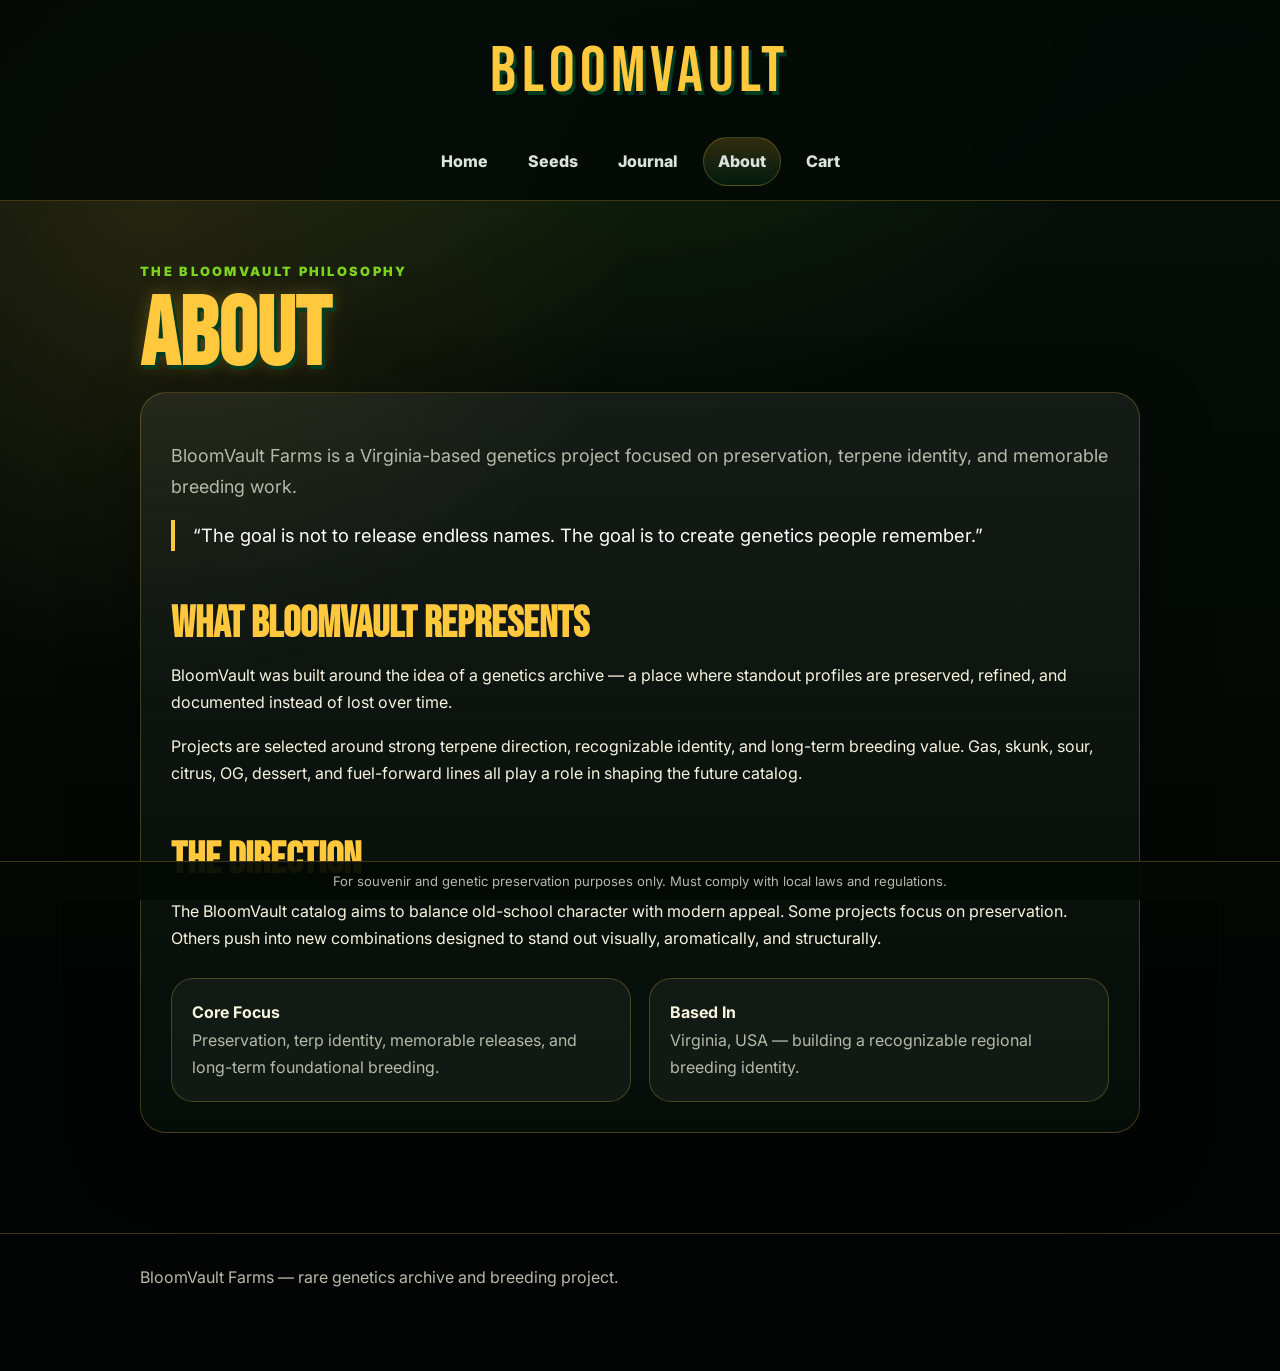
==== about.html @ c924b198 "Create fresh about page" ====
<!DOCTYPE html>
<html lang="en">
<head>
<meta charset="UTF-8" />
<meta name="viewport" content="width=device-width, initial-scale=1.0" />
<title>About · BloomVault Farms</title>
<link rel="preconnect" href="https://fonts.googleapis.com">
<link rel="preconnect" href="https://fonts.gstatic.com" crossorigin>
<link href="https://fonts.googleapis.com/css2?family=Bebas+Neue&family=Inter:wght@400;600;700;800;900&display=swap" rel="stylesheet">
<style>
:root{--deep:#003c22;--leaf:#7ed321;--gold:#ffc83d;--silver:#dce2df;--text:#f8f4df;--muted:#b7b9a9;--line:rgba(255,200,61,.24)}*{box-sizing:border-box}body{margin:0;color:var(--text);font-family:Inter,sans-serif;line-height:1.7;background:radial-gradient(circle at 50% -10%,rgba(126,211,33,.16),transparent 34%),radial-gradient(circle at 12% 14%,rgba(255,200,61,.13),transparent 30%),linear-gradient(180deg,#06100a,#020503 74%)}.container{width:min(1000px,92vw);margin:auto}header{position:sticky;top:0;background:rgba(4,9,6,.9);backdrop-filter:blur(16px);border-bottom:1px solid var(--line);z-index:10}.logo-wrap{display:grid;place-items:center;padding:18px 0 10px}.logo{font-family:'Bebas Neue';color:var(--gold);font-size:4rem;letter-spacing:.08em;text-shadow:3px 4px 0 var(--deep)}nav{display:flex;justify-content:center;gap:10px;padding:0 0 14px;flex-wrap:wrap}nav a{color:var(--silver);text-decoration:none;padding:10px 14px;border-radius:999px;border:1px solid transparent;font-weight:800}nav a:hover,nav a.active{border-color:var(--line);background:linear-gradient(180deg,rgba(255,200,61,.18),rgba(0,60,34,.34))}.page{padding:60px 0}.eyebrow{color:var(--leaf);font-size:.8rem;font-weight:900;letter-spacing:.18em;text-transform:uppercase}.title{font-family:'Bebas Neue';font-size:clamp(4rem,8vw,6rem);line-height:.9;color:var(--gold);margin:.12em 0;text-shadow:3px 4px 0 var(--deep),0 0 18px rgba(255,200,61,.25)}.lead,.muted{color:var(--muted)}.lead{font-size:1.12rem}.panel{border:1px solid var(--line);border-radius:26px;padding:30px;background:linear-gradient(180deg,rgba(220,226,223,.08),rgba(6,16,10,.82));box-shadow:0 24px 70px rgba(0,0,0,.35)}h2{font-family:'Bebas Neue';font-size:2.7rem;line-height:1;color:var(--gold);margin:1.2em 0 .35em}.quote{border-left:4px solid var(--gold);padding-left:18px;font-size:1.15rem;color:#fff}.grid{display:grid;grid-template-columns:1fr 1fr;gap:18px;margin-top:26px}.card{border:1px solid var(--line);border-radius:22px;padding:20px;background:rgba(220,226,223,.05)}footer{border-top:1px solid var(--line);padding:30px 0 80px;color:var(--muted);margin-top:40px}.legal{position:fixed;bottom:0;left:0;right:0;background:rgba(4,9,6,.94);border-top:1px solid var(--line);padding:8px 12px;text-align:center;color:var(--muted);font-size:.82rem}@media(max-width:860px){.grid{grid-template-columns:1fr}.logo{font-size:3.2rem}}
</style>
</head>
<body>
<header><div class="container"><div class="logo-wrap"><div class="logo">BLOOMVAULT</div></div><nav><a href="index.html">Home</a><a href="seeds.html">Seeds</a><a href="journal.html">Journal</a><a class="active" href="about.html">About</a><a href="cart.html">Cart</a></nav></div></header>
<main class="container page">
<div class="eyebrow">The BloomVault Philosophy</div>
<h1 class="title">ABOUT</h1>
<div class="panel">
<p class="lead">BloomVault Farms is a Virginia-based genetics project focused on preservation, terpene identity, and memorable breeding work.</p>
<div class="quote">“The goal is not to release endless names. The goal is to create genetics people remember.”</div>
<h2>What BloomVault Represents</h2>
<p>BloomVault was built around the idea of a genetics archive — a place where standout profiles are preserved, refined, and documented instead of lost over time.</p>
<p>Projects are selected around strong terpene direction, recognizable identity, and long-term breeding value. Gas, skunk, sour, citrus, OG, dessert, and fuel-forward lines all play a role in shaping the future catalog.</p>
<h2>The Direction</h2>
<p>The BloomVault catalog aims to balance old-school character with modern appeal. Some projects focus on preservation. Others push into new combinations designed to stand out visually, aromatically, and structurally.</p>
<div class="grid">
<div class="card"><strong>Core Focus</strong><br><span class="muted">Preservation, terp identity, memorable releases, and long-term foundational breeding.</span></div>
<div class="card"><strong>Based In</strong><br><span class="muted">Virginia, USA — building a recognizable regional breeding identity.</span></div>
</div>
</div>
</main>
<footer><div class="container">BloomVault Farms — rare genetics archive and breeding project.</div></footer><div class="legal">For souvenir and genetic preservation purposes only. Must comply with local laws and regulations.</div>
</body>
</html>
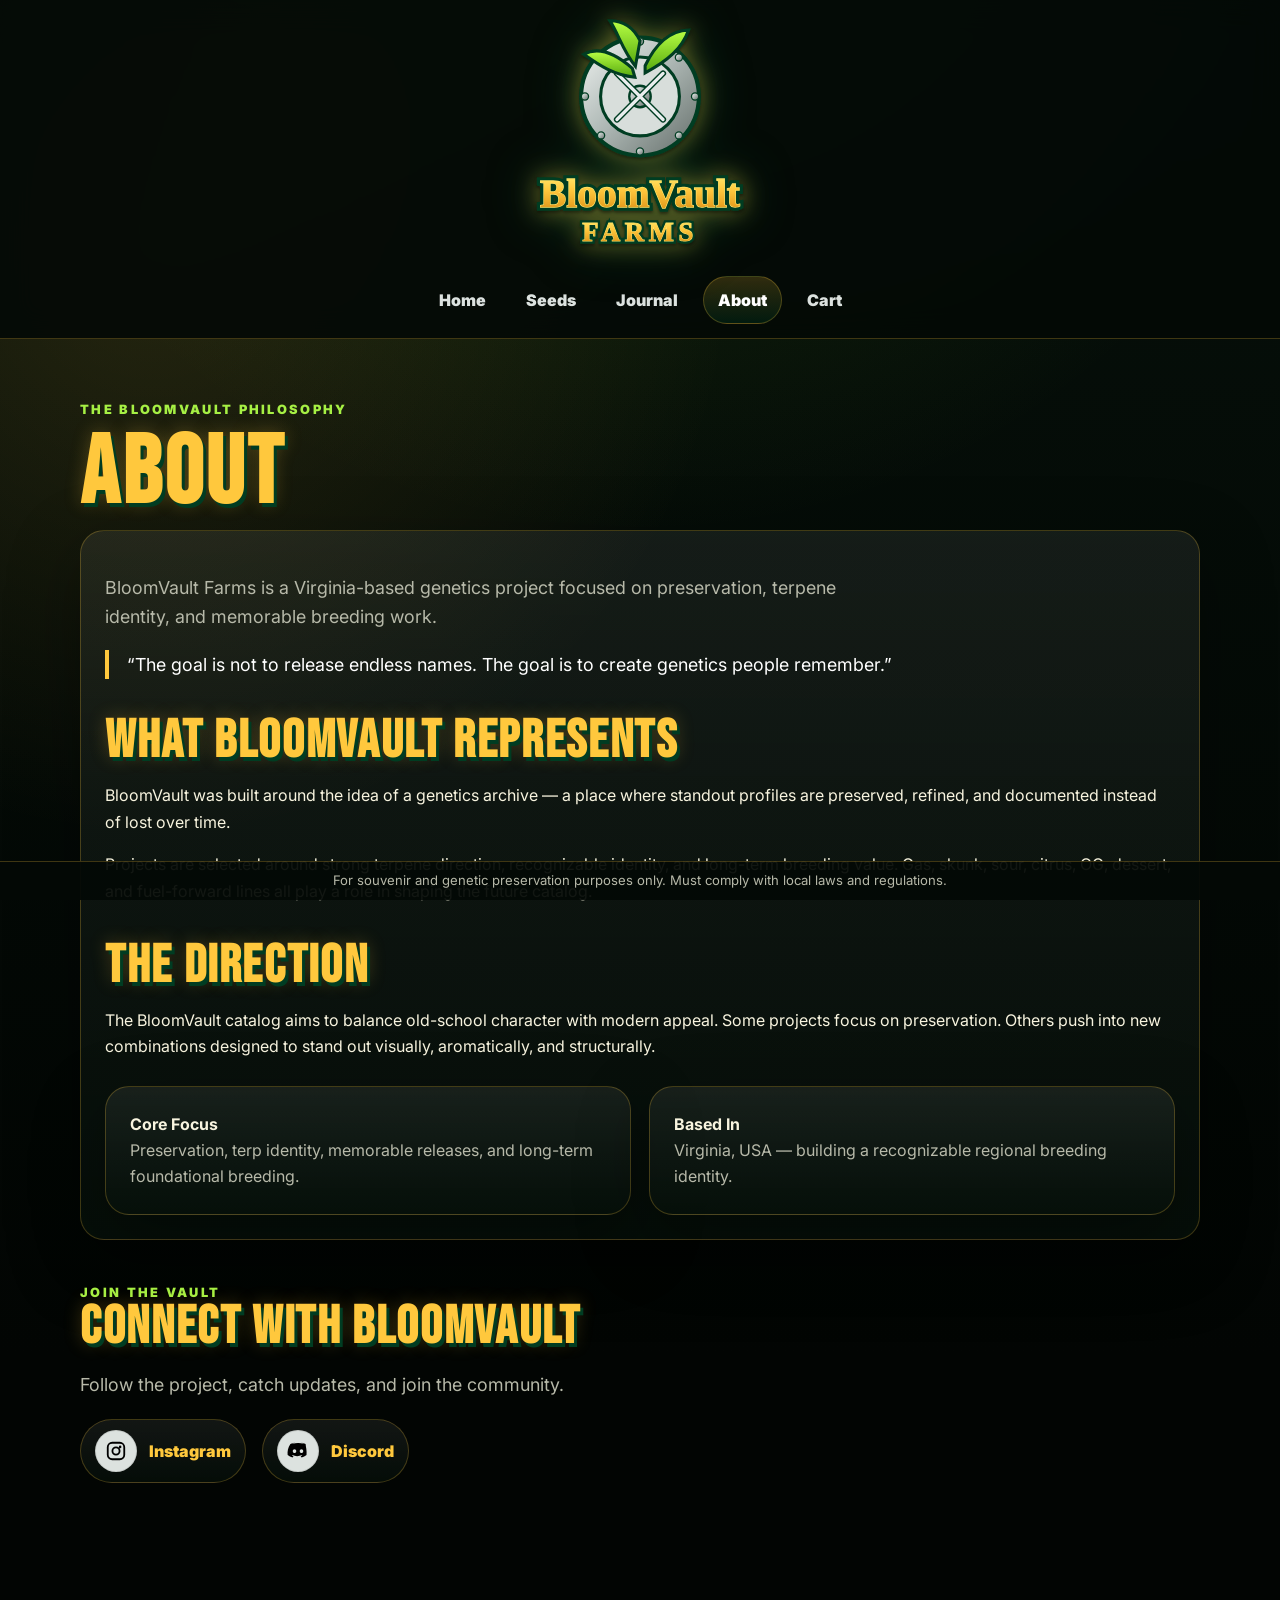
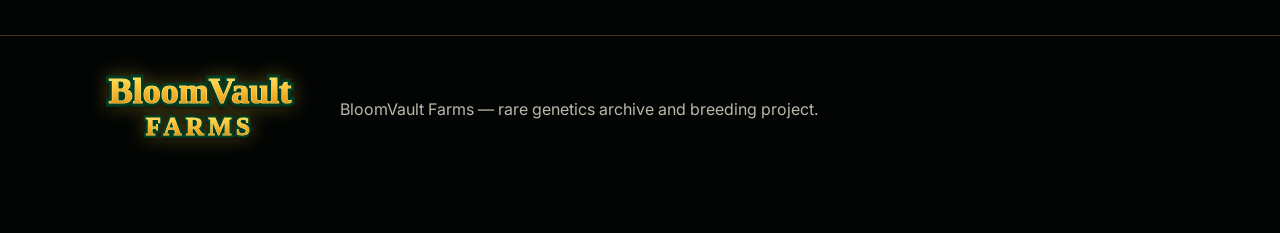
==== commit efcbd223: "Use shared layout and socials on about page" ====
--- a/about.html
+++ b/about.html
@@ -4,32 +4,36 @@
 <meta charset="UTF-8" />
 <meta name="viewport" content="width=device-width, initial-scale=1.0" />
 <title>About · BloomVault Farms</title>
-<link rel="preconnect" href="https://fonts.googleapis.com">
-<link rel="preconnect" href="https://fonts.gstatic.com" crossorigin>
-<link href="https://fonts.googleapis.com/css2?family=Bebas+Neue&family=Inter:wght@400;600;700;800;900&display=swap" rel="stylesheet">
-<style>
-:root{--deep:#003c22;--leaf:#7ed321;--gold:#ffc83d;--silver:#dce2df;--text:#f8f4df;--muted:#b7b9a9;--line:rgba(255,200,61,.24)}*{box-sizing:border-box}body{margin:0;color:var(--text);font-family:Inter,sans-serif;line-height:1.7;background:radial-gradient(circle at 50% -10%,rgba(126,211,33,.16),transparent 34%),radial-gradient(circle at 12% 14%,rgba(255,200,61,.13),transparent 30%),linear-gradient(180deg,#06100a,#020503 74%)}.container{width:min(1000px,92vw);margin:auto}header{position:sticky;top:0;background:rgba(4,9,6,.9);backdrop-filter:blur(16px);border-bottom:1px solid var(--line);z-index:10}.logo-wrap{display:grid;place-items:center;padding:18px 0 10px}.logo{font-family:'Bebas Neue';color:var(--gold);font-size:4rem;letter-spacing:.08em;text-shadow:3px 4px 0 var(--deep)}nav{display:flex;justify-content:center;gap:10px;padding:0 0 14px;flex-wrap:wrap}nav a{color:var(--silver);text-decoration:none;padding:10px 14px;border-radius:999px;border:1px solid transparent;font-weight:800}nav a:hover,nav a.active{border-color:var(--line);background:linear-gradient(180deg,rgba(255,200,61,.18),rgba(0,60,34,.34))}.page{padding:60px 0}.eyebrow{color:var(--leaf);font-size:.8rem;font-weight:900;letter-spacing:.18em;text-transform:uppercase}.title{font-family:'Bebas Neue';font-size:clamp(4rem,8vw,6rem);line-height:.9;color:var(--gold);margin:.12em 0;text-shadow:3px 4px 0 var(--deep),0 0 18px rgba(255,200,61,.25)}.lead,.muted{color:var(--muted)}.lead{font-size:1.12rem}.panel{border:1px solid var(--line);border-radius:26px;padding:30px;background:linear-gradient(180deg,rgba(220,226,223,.08),rgba(6,16,10,.82));box-shadow:0 24px 70px rgba(0,0,0,.35)}h2{font-family:'Bebas Neue';font-size:2.7rem;line-height:1;color:var(--gold);margin:1.2em 0 .35em}.quote{border-left:4px solid var(--gold);padding-left:18px;font-size:1.15rem;color:#fff}.grid{display:grid;grid-template-columns:1fr 1fr;gap:18px;margin-top:26px}.card{border:1px solid var(--line);border-radius:22px;padding:20px;background:rgba(220,226,223,.05)}footer{border-top:1px solid var(--line);padding:30px 0 80px;color:var(--muted);margin-top:40px}.legal{position:fixed;bottom:0;left:0;right:0;background:rgba(4,9,6,.94);border-top:1px solid var(--line);padding:8px 12px;text-align:center;color:var(--muted);font-size:.82rem}@media(max-width:860px){.grid{grid-template-columns:1fr}.logo{font-size:3.2rem}}
-</style>
+<link rel="stylesheet" href="assets/css/site.css">
 </head>
 <body>
-<header><div class="container"><div class="logo-wrap"><div class="logo">BLOOMVAULT</div></div><nav><a href="index.html">Home</a><a href="seeds.html">Seeds</a><a href="journal.html">Journal</a><a class="active" href="about.html">About</a><a href="cart.html">Cart</a></nav></div></header>
+<header class="site-header"><div class="container"><div class="logo-wrap"><a href="index.html" aria-label="BloomVault Farms home"><img class="brand-logo" src="assets/img/logo-primary.svg" alt="BloomVault Farms"></a></div><nav class="main-nav"><a href="index.html">Home</a><a href="seeds.html">Seeds</a><a href="journal.html">Journal</a><a class="active" href="about.html">About</a><a href="cart.html">Cart</a></nav></div></header>
 <main class="container page">
 <div class="eyebrow">The BloomVault Philosophy</div>
-<h1 class="title">ABOUT</h1>
+<h1 class="page-title">ABOUT</h1>
 <div class="panel">
 <p class="lead">BloomVault Farms is a Virginia-based genetics project focused on preservation, terpene identity, and memorable breeding work.</p>
 <div class="quote">“The goal is not to release endless names. The goal is to create genetics people remember.”</div>
-<h2>What BloomVault Represents</h2>
+<h2 class="section-title" style="margin-top:38px">What BloomVault Represents</h2>
 <p>BloomVault was built around the idea of a genetics archive — a place where standout profiles are preserved, refined, and documented instead of lost over time.</p>
 <p>Projects are selected around strong terpene direction, recognizable identity, and long-term breeding value. Gas, skunk, sour, citrus, OG, dessert, and fuel-forward lines all play a role in shaping the future catalog.</p>
-<h2>The Direction</h2>
+<h2 class="section-title" style="margin-top:38px">The Direction</h2>
 <p>The BloomVault catalog aims to balance old-school character with modern appeal. Some projects focus on preservation. Others push into new combinations designed to stand out visually, aromatically, and structurally.</p>
-<div class="grid">
+<div class="grid two" style="margin-top:26px">
 <div class="card"><strong>Core Focus</strong><br><span class="muted">Preservation, terp identity, memorable releases, and long-term foundational breeding.</span></div>
 <div class="card"><strong>Based In</strong><br><span class="muted">Virginia, USA — building a recognizable regional breeding identity.</span></div>
 </div>
 </div>
+<section class="social-section">
+<div class="eyebrow">Join The Vault</div>
+<h2 class="section-title">CONNECT WITH BLOOMVAULT</h2>
+<p class="lead">Follow the project, catch updates, and join the community.</p>
+<div class="social-links">
+<a href="https://www.instagram.com/bloomvault_farms?igsh=NGVncnJ1NHVtbXpz&utm_source=qr" target="_blank" rel="noopener"><span class="social-icon-wrap"><img src="assets/icons/instagram-black.svg" alt="Instagram"></span><span>Instagram</span></a>
+<a href="https://discord.gg/j6gGDJBfR" target="_blank" rel="noopener"><span class="social-icon-wrap"><img src="assets/icons/discord-black.svg" alt="Discord"></span><span>Discord</span></a>
+</div>
+</section>
 </main>
-<footer><div class="container">BloomVault Farms — rare genetics archive and breeding project.</div></footer><div class="legal">For souvenir and genetic preservation purposes only. Must comply with local laws and regulations.</div>
+<footer class="site-footer"><div class="container footer-inner"><img class="footer-logo" src="assets/img/logo-secondary.svg" alt="BloomVault Farms"><p>BloomVault Farms — rare genetics archive and breeding project.</p></div></footer><div class="legal">For souvenir and genetic preservation purposes only. Must comply with local laws and regulations.</div>
 </body>
 </html>
--- a/assets/css/site.css
+++ b/assets/css/site.css
@@ -0,0 +1,2 @@
+@import url('https://fonts.googleapis.com/css2?family=Bebas+Neue&family=Inter:wght@400;600;700;800;900&display=swap');
+:root{--deep:#003c22;--leaf:#7ed321;--leaf2:#a6f044;--gold:#ffc83d;--gold2:#b77710;--silver:#dce2df;--text:#f8f4df;--muted:#b7b9a9;--line:rgba(255,200,61,.24);--panel:rgba(220,226,223,.08)}*{box-sizing:border-box}html{scroll-behavior:smooth}body{margin:0;color:var(--text);font-family:Inter,system-ui,sans-serif;line-height:1.65;background:radial-gradient(circle at 50% -10%,rgba(126,211,33,.16),transparent 34%),radial-gradient(circle at 12% 14%,rgba(255,200,61,.13),transparent 30%),linear-gradient(180deg,#06100a,#020503 74%)}a{color:inherit}.container{width:min(1120px,92vw);margin:auto}.site-header{position:sticky;top:0;z-index:50;background:rgba(4,9,6,.9);backdrop-filter:blur(16px);border-bottom:1px solid var(--line)}.logo-wrap{display:grid;place-items:center;padding:12px 0 8px}.brand-logo{width:clamp(165px,20vw,285px);display:block;filter:drop-shadow(0 0 12px rgba(255,200,61,.42)) drop-shadow(0 0 22px rgba(0,60,34,.78))}.main-nav{display:flex;justify-content:center;gap:10px;padding:0 0 14px;flex-wrap:wrap}.main-nav a{color:var(--silver);text-decoration:none;padding:10px 14px;border-radius:999px;border:1px solid transparent;font-weight:900}.main-nav a:hover,.main-nav a.active{border-color:var(--line);background:linear-gradient(180deg,rgba(255,200,61,.18),rgba(0,60,34,.34));color:#fff}.page{padding:60px 0}.hero{padding:70px 0 48px}.hero-grid{display:grid;grid-template-columns:1.08fr .92fr;gap:34px;align-items:center}.eyebrow{color:var(--leaf2);font-size:.8rem;font-weight:900;letter-spacing:.18em;text-transform:uppercase}.title,.page-title,.section-title{font-family:'Bebas Neue',Impact,sans-serif;line-height:.9;color:var(--gold);letter-spacing:.03em;text-shadow:3px 4px 0 var(--deep),0 0 18px rgba(255,200,61,.25)}.title{font-size:clamp(3.8rem,8vw,7rem);margin:.15em 0}.page-title{font-size:clamp(3.7rem,8vw,6rem);margin:.12em 0}.section-title{font-size:clamp(2.6rem,5vw,3.4rem);margin:0 0 16px}.lead,.muted{color:var(--muted)}.lead{font-size:1.12rem;max-width:760px}.actions{display:flex;gap:12px;flex-wrap:wrap;margin-top:24px}.btn{display:inline-flex;justify-content:center;align-items:center;text-decoration:none;border-radius:999px;border:1px solid var(--line);padding:12px 18px;color:#fff;background:linear-gradient(180deg,rgba(220,226,223,.12),rgba(0,60,34,.3));font-weight:900;cursor:pointer}.btn.primary{background:linear-gradient(180deg,var(--gold),var(--gold2));color:#06100a;border:none}.panel,.card,.seed-card,.vault{border:1px solid var(--line);border-radius:24px;background:linear-gradient(180deg,var(--panel),rgba(6,16,10,.82));box-shadow:0 24px 70px rgba(0,0,0,.35)}.panel,.card{padding:24px}.vault{padding:22px}.vault-inner{min-height:350px;border-radius:20px;border:1px solid rgba(220,226,223,.22);display:grid;place-items:center;text-align:center;background:radial-gradient(circle at 50% 30%,rgba(220,226,223,.34),transparent 24%),linear-gradient(135deg,#25322e,#07100b);position:relative;overflow:hidden}.vault-inner:before{content:'';position:absolute;inset:18px;border:2px solid rgba(255,200,61,.2);border-radius:18px}.vault-inner strong{position:relative;font-family:'Bebas Neue';font-size:clamp(2.5rem,5vw,4rem);line-height:.9;color:var(--silver);text-shadow:2px 3px 0 var(--deep)}.section{padding:48px 0}.section-head{display:flex;justify-content:space-between;align-items:end;gap:18px;margin-bottom:20px}.grid{display:grid;gap:18px}.grid.two{grid-template-columns:repeat(2,1fr)}.grid.three{grid-template-columns:repeat(3,1fr)}.seed-grid{display:grid;grid-template-columns:repeat(3,1fr);gap:18px}.seed-card{overflow:hidden}.seed-art{aspect-ratio:4/3;display:grid;place-items:center;position:relative;border-bottom:1px solid var(--line);background:radial-gradient(circle at 44% 26%,rgba(126,211,33,.24),transparent 25%),linear-gradient(135deg,#213128,#07100b);font-family:'Bebas Neue';font-size:2.8rem;color:rgba(220,226,223,.25)}.seed-art:after{content:'LOCKED';position:absolute;border:1px solid var(--line);border-radius:999px;padding:8px 12px;color:var(--gold);background:rgba(4,9,6,.74);font-family:Inter;font-size:.8rem;font-weight:900;letter-spacing:.14em}.seed-body{padding:18px}.seed-body h2,.seed-body h3,.card h3{font-family:'Bebas Neue';font-size:2rem;line-height:1;margin:0 0 8px;color:#fff}.badges{display:flex;gap:8px;flex-wrap:wrap;margin:14px 0}.badge{border:1px solid var(--line);border-radius:999px;color:var(--gold);background:rgba(255,200,61,.08);padding:4px 9px;font-size:.78rem;font-weight:900}.filter-row{display:flex;gap:10px;flex-wrap:wrap;margin:22px 0}.filter-row button{border:1px solid var(--line);border-radius:999px;color:var(--silver);background:rgba(220,226,223,.06);padding:10px 14px;font-weight:900;cursor:pointer}.filter-row button.active{color:#06100a;background:linear-gradient(180deg,var(--gold),var(--gold2))}.form{display:grid;gap:12px}.input,input,textarea{width:100%;border:1px solid var(--line);border-radius:16px;padding:13px 14px;background:#07100b;color:#fff;font:inherit}textarea{min-height:120px;resize:vertical}.empty{padding:20px;border:1px dashed var(--line);border-radius:18px;text-align:center;color:var(--muted)}.quote{border-left:4px solid var(--gold);padding-left:18px;font-size:1.12rem;color:#fff}.social-section{padding:42px 0}.social-links{display:flex;flex-wrap:wrap;gap:16px;margin-top:20px}.social-links a{display:inline-flex;align-items:center;gap:12px;text-decoration:none;color:var(--gold);font-weight:900;border:1px solid var(--line);border-radius:999px;padding:10px 14px;background:linear-gradient(180deg,rgba(220,226,223,.08),rgba(6,16,10,.72))}.social-icon-wrap{width:42px;height:42px;border-radius:999px;display:grid;place-items:center;background:#dce2df;border:1px solid rgba(0,0,0,.1)}.social-icon-wrap img{width:22px;height:22px;object-fit:contain}.site-footer{border-top:1px solid var(--line);padding:30px 0 80px;color:var(--muted);margin-top:50px}.footer-inner{display:flex;align-items:center;gap:20px;flex-wrap:wrap}.footer-logo{width:min(240px,70vw);filter:drop-shadow(0 0 9px rgba(255,200,61,.28))}.legal{position:fixed;bottom:0;left:0;right:0;background:rgba(4,9,6,.94);border-top:1px solid var(--line);padding:8px 12px;text-align:center;color:var(--muted);font-size:.82rem;z-index:60}@media(max-width:860px){.hero-grid,.grid.two,.grid.three,.seed-grid{grid-template-columns:1fr}.section-head{align-items:flex-start;flex-direction:column}.brand-logo{width:175px}.vault-inner{min-height:260px}}@media(max-width:560px){.main-nav{justify-content:flex-start;overflow-x:auto;flex-wrap:nowrap}.title{font-size:3.7rem}.page-title{font-size:3.5rem}.footer-inner{display:block}.footer-logo{margin-bottom:14px}}
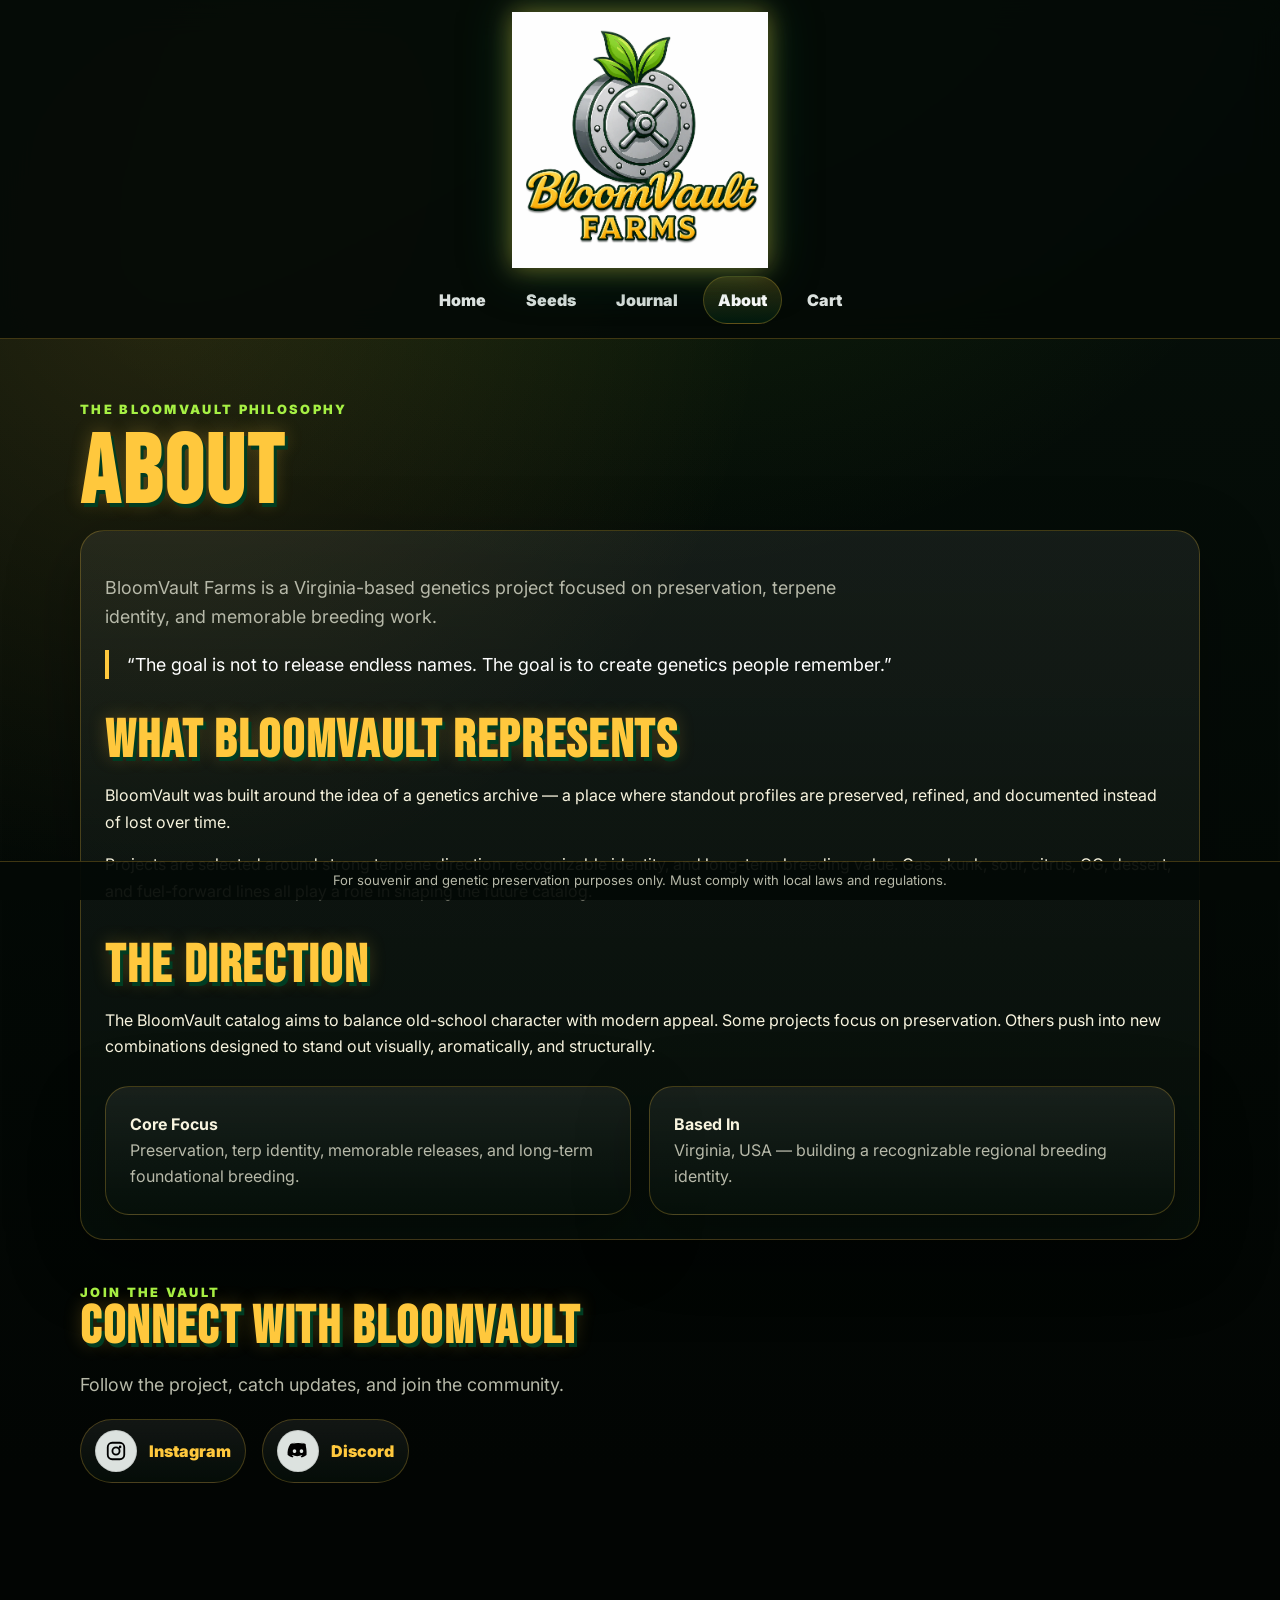
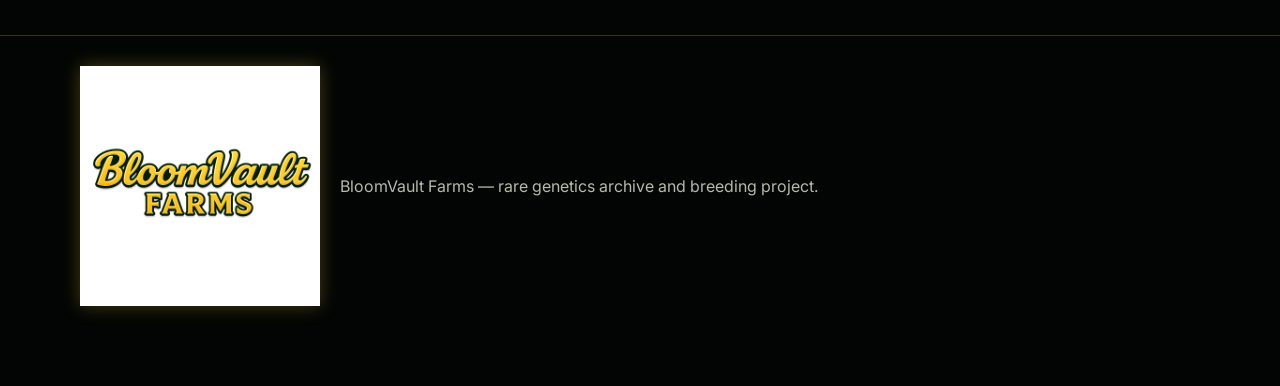
==== commit 46ed6210: "Use uploaded logo files on about page" ====
--- a/about.html
+++ b/about.html
@@ -7,7 +7,7 @@
 <link rel="stylesheet" href="assets/css/site.css">
 </head>
 <body>
-<header class="site-header"><div class="container"><div class="logo-wrap"><a href="index.html" aria-label="BloomVault Farms home"><img class="brand-logo" src="assets/img/logo-primary.svg" alt="BloomVault Farms"></a></div><nav class="main-nav"><a href="index.html">Home</a><a href="seeds.html">Seeds</a><a href="journal.html">Journal</a><a class="active" href="about.html">About</a><a href="cart.html">Cart</a></nav></div></header>
+<header class="site-header"><div class="container"><div class="logo-wrap"><a href="index.html" aria-label="BloomVault Farms home"><img class="brand-logo" src="assets/img/logo-primary.png" alt="BloomVault Farms"></a></div><nav class="main-nav"><a href="index.html">Home</a><a href="seeds.html">Seeds</a><a href="journal.html">Journal</a><a class="active" href="about.html">About</a><a href="cart.html">Cart</a></nav></div></header>
 <main class="container page">
 <div class="eyebrow">The BloomVault Philosophy</div>
 <h1 class="page-title">ABOUT</h1>
@@ -34,6 +34,6 @@
 </div>
 </section>
 </main>
-<footer class="site-footer"><div class="container footer-inner"><img class="footer-logo" src="assets/img/logo-secondary.svg" alt="BloomVault Farms"><p>BloomVault Farms — rare genetics archive and breeding project.</p></div></footer><div class="legal">For souvenir and genetic preservation purposes only. Must comply with local laws and regulations.</div>
+<footer class="site-footer"><div class="container footer-inner"><img class="footer-logo" src="assets/img/logo-secondary.png" alt="BloomVault Farms"><p>BloomVault Farms — rare genetics archive and breeding project.</p></div></footer><div class="legal">For souvenir and genetic preservation purposes only. Must comply with local laws and regulations.</div>
 </body>
 </html>
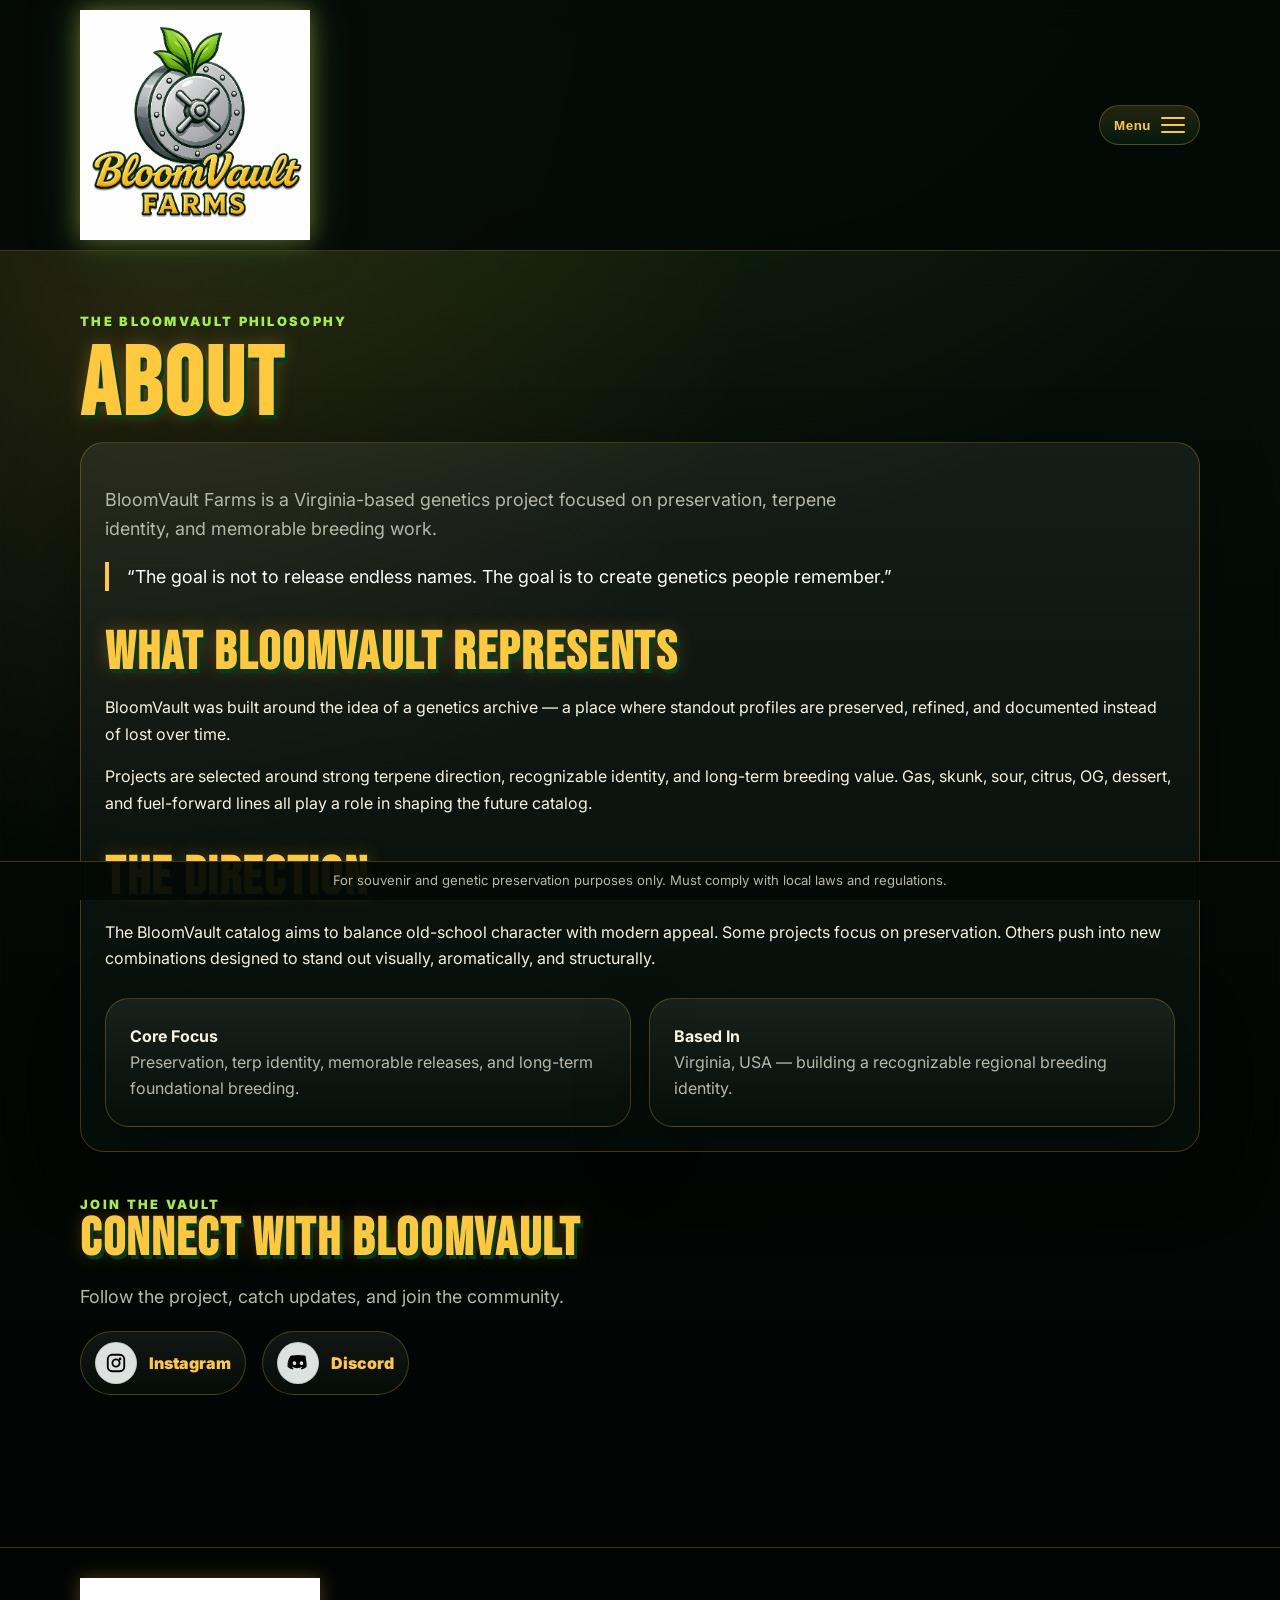
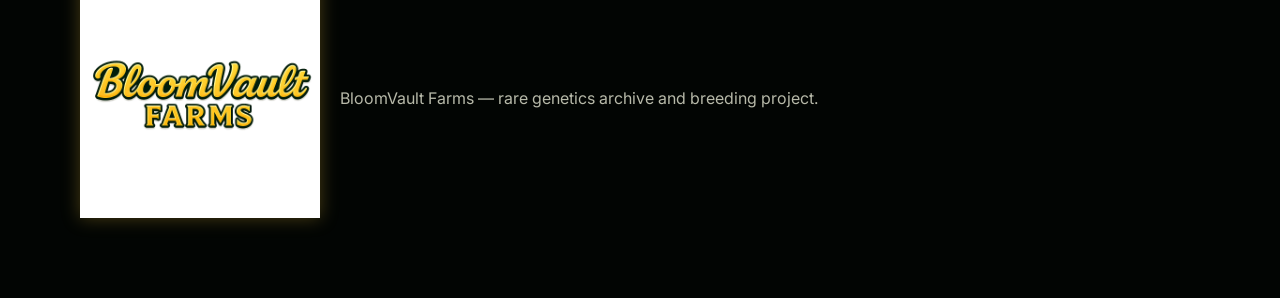
==== commit 55124a60: "Convert about page to hamburger navigation" ====
--- a/about.html
+++ b/about.html
@@ -7,7 +7,8 @@
 <link rel="stylesheet" href="assets/css/site.css">
 </head>
 <body>
-<header class="site-header"><div class="container"><div class="logo-wrap"><a href="index.html" aria-label="BloomVault Farms home"><img class="brand-logo" src="assets/img/logo-primary.png" alt="BloomVault Farms"></a></div><nav class="main-nav"><a href="index.html">Home</a><a href="seeds.html">Seeds</a><a href="journal.html">Journal</a><a class="active" href="about.html">About</a><a href="cart.html">Cart</a></nav></div></header>
+<div class="nav-backdrop" data-nav-backdrop></div>
+<header class="site-header"><div class="container header-row"><div class="logo-wrap"><a href="index.html" aria-label="BloomVault Farms home"><img class="brand-logo" src="assets/img/logo-primary.png" alt="BloomVault Farms"></a></div><button class="menu-toggle" type="button" aria-label="Open navigation menu" aria-expanded="false" data-menu-toggle><span class="menu-label">Menu</span><span class="menu-icon" aria-hidden="true"><span></span><span></span><span></span></span></button><nav class="main-nav" data-main-nav><a href="index.html">Home</a><a href="seeds.html">Seeds</a><a href="journal.html">Journal</a><a class="active" href="about.html">About</a><a href="cart.html">Cart</a></nav></div></header>
 <main class="container page">
 <div class="eyebrow">The BloomVault Philosophy</div>
 <h1 class="page-title">ABOUT</h1>
@@ -35,5 +36,6 @@
 </section>
 </main>
 <footer class="site-footer"><div class="container footer-inner"><img class="footer-logo" src="assets/img/logo-secondary.png" alt="BloomVault Farms"><p>BloomVault Farms — rare genetics archive and breeding project.</p></div></footer><div class="legal">For souvenir and genetic preservation purposes only. Must comply with local laws and regulations.</div>
+<script src="assets/js/site.js"></script>
 </body>
 </html>
--- a/assets/css/site.css
+++ b/assets/css/site.css
@@ -1,2 +1,2 @@
 @import url('https://fonts.googleapis.com/css2?family=Bebas+Neue&family=Inter:wght@400;600;700;800;900&display=swap');
-:root{--deep:#003c22;--leaf:#7ed321;--leaf2:#a6f044;--gold:#ffc83d;--gold2:#b77710;--silver:#dce2df;--text:#f8f4df;--muted:#b7b9a9;--line:rgba(255,200,61,.24);--panel:rgba(220,226,223,.08)}*{box-sizing:border-box}html{scroll-behavior:smooth}body{margin:0;color:var(--text);font-family:Inter,system-ui,sans-serif;line-height:1.65;background:radial-gradient(circle at 50% -10%,rgba(126,211,33,.16),transparent 34%),radial-gradient(circle at 12% 14%,rgba(255,200,61,.13),transparent 30%),linear-gradient(180deg,#06100a,#020503 74%)}a{color:inherit}.container{width:min(1120px,92vw);margin:auto}.site-header{position:sticky;top:0;z-index:50;background:rgba(4,9,6,.9);backdrop-filter:blur(16px);border-bottom:1px solid var(--line)}.logo-wrap{display:grid;place-items:center;padding:12px 0 8px}.brand-logo{width:clamp(165px,20vw,285px);display:block;filter:drop-shadow(0 0 12px rgba(255,200,61,.42)) drop-shadow(0 0 22px rgba(0,60,34,.78))}.main-nav{display:flex;justify-content:center;gap:10px;padding:0 0 14px;flex-wrap:wrap}.main-nav a{color:var(--silver);text-decoration:none;padding:10px 14px;border-radius:999px;border:1px solid transparent;font-weight:900}.main-nav a:hover,.main-nav a.active{border-color:var(--line);background:linear-gradient(180deg,rgba(255,200,61,.18),rgba(0,60,34,.34));color:#fff}.page{padding:60px 0}.hero{padding:70px 0 48px}.hero-grid{display:grid;grid-template-columns:1.08fr .92fr;gap:34px;align-items:center}.eyebrow{color:var(--leaf2);font-size:.8rem;font-weight:900;letter-spacing:.18em;text-transform:uppercase}.title,.page-title,.section-title{font-family:'Bebas Neue',Impact,sans-serif;line-height:.9;color:var(--gold);letter-spacing:.03em;text-shadow:3px 4px 0 var(--deep),0 0 18px rgba(255,200,61,.25)}.title{font-size:clamp(3.8rem,8vw,7rem);margin:.15em 0}.page-title{font-size:clamp(3.7rem,8vw,6rem);margin:.12em 0}.section-title{font-size:clamp(2.6rem,5vw,3.4rem);margin:0 0 16px}.lead,.muted{color:var(--muted)}.lead{font-size:1.12rem;max-width:760px}.actions{display:flex;gap:12px;flex-wrap:wrap;margin-top:24px}.btn{display:inline-flex;justify-content:center;align-items:center;text-decoration:none;border-radius:999px;border:1px solid var(--line);padding:12px 18px;color:#fff;background:linear-gradient(180deg,rgba(220,226,223,.12),rgba(0,60,34,.3));font-weight:900;cursor:pointer}.btn.primary{background:linear-gradient(180deg,var(--gold),var(--gold2));color:#06100a;border:none}.panel,.card,.seed-card,.vault{border:1px solid var(--line);border-radius:24px;background:linear-gradient(180deg,var(--panel),rgba(6,16,10,.82));box-shadow:0 24px 70px rgba(0,0,0,.35)}.panel,.card{padding:24px}.vault{padding:22px}.vault-inner{min-height:350px;border-radius:20px;border:1px solid rgba(220,226,223,.22);display:grid;place-items:center;text-align:center;background:radial-gradient(circle at 50% 30%,rgba(220,226,223,.34),transparent 24%),linear-gradient(135deg,#25322e,#07100b);position:relative;overflow:hidden}.vault-inner:before{content:'';position:absolute;inset:18px;border:2px solid rgba(255,200,61,.2);border-radius:18px}.vault-inner strong{position:relative;font-family:'Bebas Neue';font-size:clamp(2.5rem,5vw,4rem);line-height:.9;color:var(--silver);text-shadow:2px 3px 0 var(--deep)}.section{padding:48px 0}.section-head{display:flex;justify-content:space-between;align-items:end;gap:18px;margin-bottom:20px}.grid{display:grid;gap:18px}.grid.two{grid-template-columns:repeat(2,1fr)}.grid.three{grid-template-columns:repeat(3,1fr)}.seed-grid{display:grid;grid-template-columns:repeat(3,1fr);gap:18px}.seed-card{overflow:hidden}.seed-art{aspect-ratio:4/3;display:grid;place-items:center;position:relative;border-bottom:1px solid var(--line);background:radial-gradient(circle at 44% 26%,rgba(126,211,33,.24),transparent 25%),linear-gradient(135deg,#213128,#07100b);font-family:'Bebas Neue';font-size:2.8rem;color:rgba(220,226,223,.25)}.seed-art:after{content:'LOCKED';position:absolute;border:1px solid var(--line);border-radius:999px;padding:8px 12px;color:var(--gold);background:rgba(4,9,6,.74);font-family:Inter;font-size:.8rem;font-weight:900;letter-spacing:.14em}.seed-body{padding:18px}.seed-body h2,.seed-body h3,.card h3{font-family:'Bebas Neue';font-size:2rem;line-height:1;margin:0 0 8px;color:#fff}.badges{display:flex;gap:8px;flex-wrap:wrap;margin:14px 0}.badge{border:1px solid var(--line);border-radius:999px;color:var(--gold);background:rgba(255,200,61,.08);padding:4px 9px;font-size:.78rem;font-weight:900}.filter-row{display:flex;gap:10px;flex-wrap:wrap;margin:22px 0}.filter-row button{border:1px solid var(--line);border-radius:999px;color:var(--silver);background:rgba(220,226,223,.06);padding:10px 14px;font-weight:900;cursor:pointer}.filter-row button.active{color:#06100a;background:linear-gradient(180deg,var(--gold),var(--gold2))}.form{display:grid;gap:12px}.input,input,textarea{width:100%;border:1px solid var(--line);border-radius:16px;padding:13px 14px;background:#07100b;color:#fff;font:inherit}textarea{min-height:120px;resize:vertical}.empty{padding:20px;border:1px dashed var(--line);border-radius:18px;text-align:center;color:var(--muted)}.quote{border-left:4px solid var(--gold);padding-left:18px;font-size:1.12rem;color:#fff}.social-section{padding:42px 0}.social-links{display:flex;flex-wrap:wrap;gap:16px;margin-top:20px}.social-links a{display:inline-flex;align-items:center;gap:12px;text-decoration:none;color:var(--gold);font-weight:900;border:1px solid var(--line);border-radius:999px;padding:10px 14px;background:linear-gradient(180deg,rgba(220,226,223,.08),rgba(6,16,10,.72))}.social-icon-wrap{width:42px;height:42px;border-radius:999px;display:grid;place-items:center;background:#dce2df;border:1px solid rgba(0,0,0,.1)}.social-icon-wrap img{width:22px;height:22px;object-fit:contain}.site-footer{border-top:1px solid var(--line);padding:30px 0 80px;color:var(--muted);margin-top:50px}.footer-inner{display:flex;align-items:center;gap:20px;flex-wrap:wrap}.footer-logo{width:min(240px,70vw);filter:drop-shadow(0 0 9px rgba(255,200,61,.28))}.legal{position:fixed;bottom:0;left:0;right:0;background:rgba(4,9,6,.94);border-top:1px solid var(--line);padding:8px 12px;text-align:center;color:var(--muted);font-size:.82rem;z-index:60}@media(max-width:860px){.hero-grid,.grid.two,.grid.three,.seed-grid{grid-template-columns:1fr}.section-head{align-items:flex-start;flex-direction:column}.brand-logo{width:175px}.vault-inner{min-height:260px}}@media(max-width:560px){.main-nav{justify-content:flex-start;overflow-x:auto;flex-wrap:nowrap}.title{font-size:3.7rem}.page-title{font-size:3.5rem}.footer-inner{display:block}.footer-logo{margin-bottom:14px}}+:root{--deep:#003c22;--leaf:#7ed321;--leaf2:#a6f044;--gold:#ffc83d;--gold2:#b77710;--silver:#dce2df;--text:#f8f4df;--muted:#b7b9a9;--line:rgba(255,200,61,.24);--panel:rgba(220,226,223,.08)}*{box-sizing:border-box}html{scroll-behavior:smooth}body{margin:0;color:var(--text);font-family:Inter,system-ui,sans-serif;line-height:1.65;background:radial-gradient(circle at 50% -10%,rgba(126,211,33,.16),transparent 34%),radial-gradient(circle at 12% 14%,rgba(255,200,61,.13),transparent 30%),linear-gradient(180deg,#06100a,#020503 74%)}body.nav-open{overflow:hidden}a{color:inherit}.container{width:min(1120px,92vw);margin:auto}.site-header{position:sticky;top:0;z-index:50;background:rgba(4,9,6,.92);backdrop-filter:blur(16px);border-bottom:1px solid var(--line)}.header-row{display:flex;align-items:center;justify-content:space-between;gap:16px;min-height:96px}.logo-wrap{display:flex;align-items:center;padding:10px 0}.brand-logo{width:clamp(150px,18vw,245px);display:block;filter:drop-shadow(0 0 12px rgba(255,200,61,.42)) drop-shadow(0 0 22px rgba(0,60,34,.78))}.menu-toggle{display:inline-flex;align-items:center;gap:10px;border:1px solid var(--line);border-radius:999px;padding:11px 14px;background:linear-gradient(180deg,rgba(255,200,61,.14),rgba(0,60,34,.34));color:var(--gold);font-weight:900;letter-spacing:.04em;cursor:pointer}.menu-icon{display:grid;gap:5px}.menu-icon span{display:block;width:24px;height:2px;border-radius:999px;background:var(--gold);transition:transform .22s ease,opacity .22s ease}.menu-toggle[aria-expanded="true"] .menu-icon span:nth-child(1){transform:translateY(7px) rotate(45deg)}.menu-toggle[aria-expanded="true"] .menu-icon span:nth-child(2){opacity:0}.menu-toggle[aria-expanded="true"] .menu-icon span:nth-child(3){transform:translateY(-7px) rotate(-45deg)}.main-nav{position:absolute;left:50%;top:calc(100% + 10px);width:min(420px,92vw);transform:translateX(-50%) translateY(-10px);opacity:0;visibility:hidden;pointer-events:none;display:grid;gap:10px;padding:16px;border:1px solid var(--line);border-radius:24px;background:linear-gradient(180deg,rgba(11,25,16,.98),rgba(3,6,4,.98));box-shadow:0 28px 80px rgba(0,0,0,.55);transition:opacity .22s ease,transform .22s ease,visibility .22s ease}.main-nav.open{opacity:1;visibility:visible;pointer-events:auto;transform:translateX(-50%) translateY(0)}.main-nav a{color:var(--silver);text-decoration:none;padding:14px 16px;border-radius:16px;border:1px solid rgba(255,200,61,.13);font-weight:900;background:rgba(220,226,223,.04)}.main-nav a:hover,.main-nav a.active{border-color:var(--line);background:linear-gradient(180deg,rgba(255,200,61,.18),rgba(0,60,34,.34));color:#fff}.nav-backdrop{position:fixed;inset:0;background:rgba(0,0,0,.34);z-index:40;opacity:0;visibility:hidden;pointer-events:none;transition:opacity .22s ease,visibility .22s ease}.nav-backdrop.show{opacity:1;visibility:visible;pointer-events:auto}.page{padding:60px 0}.hero{padding:70px 0 48px}.hero-grid{display:grid;grid-template-columns:1.08fr .92fr;gap:34px;align-items:center}.eyebrow{color:var(--leaf2);font-size:.8rem;font-weight:900;letter-spacing:.18em;text-transform:uppercase}.title,.page-title,.section-title{font-family:'Bebas Neue',Impact,sans-serif;line-height:.9;color:var(--gold);letter-spacing:.03em;text-shadow:3px 4px 0 var(--deep),0 0 18px rgba(255,200,61,.25)}.title{font-size:clamp(3.8rem,8vw,7rem);margin:.15em 0}.page-title{font-size:clamp(3.7rem,8vw,6rem);margin:.12em 0}.section-title{font-size:clamp(2.6rem,5vw,3.4rem);margin:0 0 16px}.lead,.muted{color:var(--muted)}.lead{font-size:1.12rem;max-width:760px}.actions{display:flex;gap:12px;flex-wrap:wrap;margin-top:24px}.btn{display:inline-flex;justify-content:center;align-items:center;text-decoration:none;border-radius:999px;border:1px solid var(--line);padding:12px 18px;color:#fff;background:linear-gradient(180deg,rgba(220,226,223,.12),rgba(0,60,34,.3));font-weight:900;cursor:pointer}.btn.primary{background:linear-gradient(180deg,var(--gold),var(--gold2));color:#06100a;border:none}.panel,.card,.seed-card,.vault{border:1px solid var(--line);border-radius:24px;background:linear-gradient(180deg,var(--panel),rgba(6,16,10,.82));box-shadow:0 24px 70px rgba(0,0,0,.35)}.panel,.card{padding:24px}.vault{padding:22px}.vault-inner{min-height:350px;border-radius:20px;border:1px solid rgba(220,226,223,.22);display:grid;place-items:center;text-align:center;background:radial-gradient(circle at 50% 30%,rgba(220,226,223,.34),transparent 24%),linear-gradient(135deg,#25322e,#07100b);position:relative;overflow:hidden}.vault-inner:before{content:'';position:absolute;inset:18px;border:2px solid rgba(255,200,61,.2);border-radius:18px}.vault-inner strong{position:relative;font-family:'Bebas Neue';font-size:clamp(2.5rem,5vw,4rem);line-height:.9;color:var(--silver);text-shadow:2px 3px 0 var(--deep)}.section{padding:48px 0}.section-head{display:flex;justify-content:space-between;align-items:end;gap:18px;margin-bottom:20px}.grid{display:grid;gap:18px}.grid.two{grid-template-columns:repeat(2,1fr)}.grid.three{grid-template-columns:repeat(3,1fr)}.seed-grid{display:grid;grid-template-columns:repeat(3,1fr);gap:18px}.seed-card{overflow:hidden}.seed-art{aspect-ratio:4/3;display:grid;place-items:center;position:relative;border-bottom:1px solid var(--line);background:radial-gradient(circle at 44% 26%,rgba(126,211,33,.24),transparent 25%),linear-gradient(135deg,#213128,#07100b);font-family:'Bebas Neue';font-size:2.8rem;color:rgba(220,226,223,.25)}.seed-art:after{content:'LOCKED';position:absolute;border:1px solid var(--line);border-radius:999px;padding:8px 12px;color:var(--gold);background:rgba(4,9,6,.74);font-family:Inter;font-size:.8rem;font-weight:900;letter-spacing:.14em}.seed-body{padding:18px}.seed-body h2,.seed-body h3,.card h3{font-family:'Bebas Neue';font-size:2rem;line-height:1;margin:0 0 8px;color:#fff}.badges{display:flex;gap:8px;flex-wrap:wrap;margin:14px 0}.badge{border:1px solid var(--line);border-radius:999px;color:var(--gold);background:rgba(255,200,61,.08);padding:4px 9px;font-size:.78rem;font-weight:900}.filter-row{display:flex;gap:10px;flex-wrap:wrap;margin:22px 0}.filter-row button{border:1px solid var(--line);border-radius:999px;color:var(--silver);background:rgba(220,226,223,.06);padding:10px 14px;font-weight:900;cursor:pointer}.filter-row button.active{color:#06100a;background:linear-gradient(180deg,var(--gold),var(--gold2))}.form{display:grid;gap:12px}.input,input,textarea{width:100%;border:1px solid var(--line);border-radius:16px;padding:13px 14px;background:#07100b;color:#fff;font:inherit}textarea{min-height:120px;resize:vertical}.empty{padding:20px;border:1px dashed var(--line);border-radius:18px;text-align:center;color:var(--muted)}.quote{border-left:4px solid var(--gold);padding-left:18px;font-size:1.12rem;color:#fff}.social-section{padding:42px 0}.social-links{display:flex;flex-wrap:wrap;gap:16px;margin-top:20px}.social-links a{display:inline-flex;align-items:center;gap:12px;text-decoration:none;color:var(--gold);font-weight:900;border:1px solid var(--line);border-radius:999px;padding:10px 14px;background:linear-gradient(180deg,rgba(220,226,223,.08),rgba(6,16,10,.72))}.social-icon-wrap{width:42px;height:42px;border-radius:999px;display:grid;place-items:center;background:#dce2df;border:1px solid rgba(0,0,0,.1)}.social-icon-wrap img{width:22px;height:22px;object-fit:contain}.site-footer{border-top:1px solid var(--line);padding:30px 0 80px;color:var(--muted);margin-top:50px}.footer-inner{display:flex;align-items:center;gap:20px;flex-wrap:wrap}.footer-logo{width:min(240px,70vw);filter:drop-shadow(0 0 9px rgba(255,200,61,.28))}.legal{position:fixed;bottom:0;left:0;right:0;background:rgba(4,9,6,.94);border-top:1px solid var(--line);padding:8px 12px;text-align:center;color:var(--muted);font-size:.82rem;z-index:60}@media(max-width:860px){.hero-grid,.grid.two,.grid.three,.seed-grid{grid-template-columns:1fr}.section-head{align-items:flex-start;flex-direction:column}.brand-logo{width:165px}.vault-inner{min-height:260px}.header-row{min-height:86px}}@media(max-width:560px){.brand-logo{width:145px}.menu-toggle{padding:10px 12px}.menu-label{display:none}.title{font-size:3.7rem}.page-title{font-size:3.5rem}.footer-inner{display:block}.footer-logo{margin-bottom:14px}}
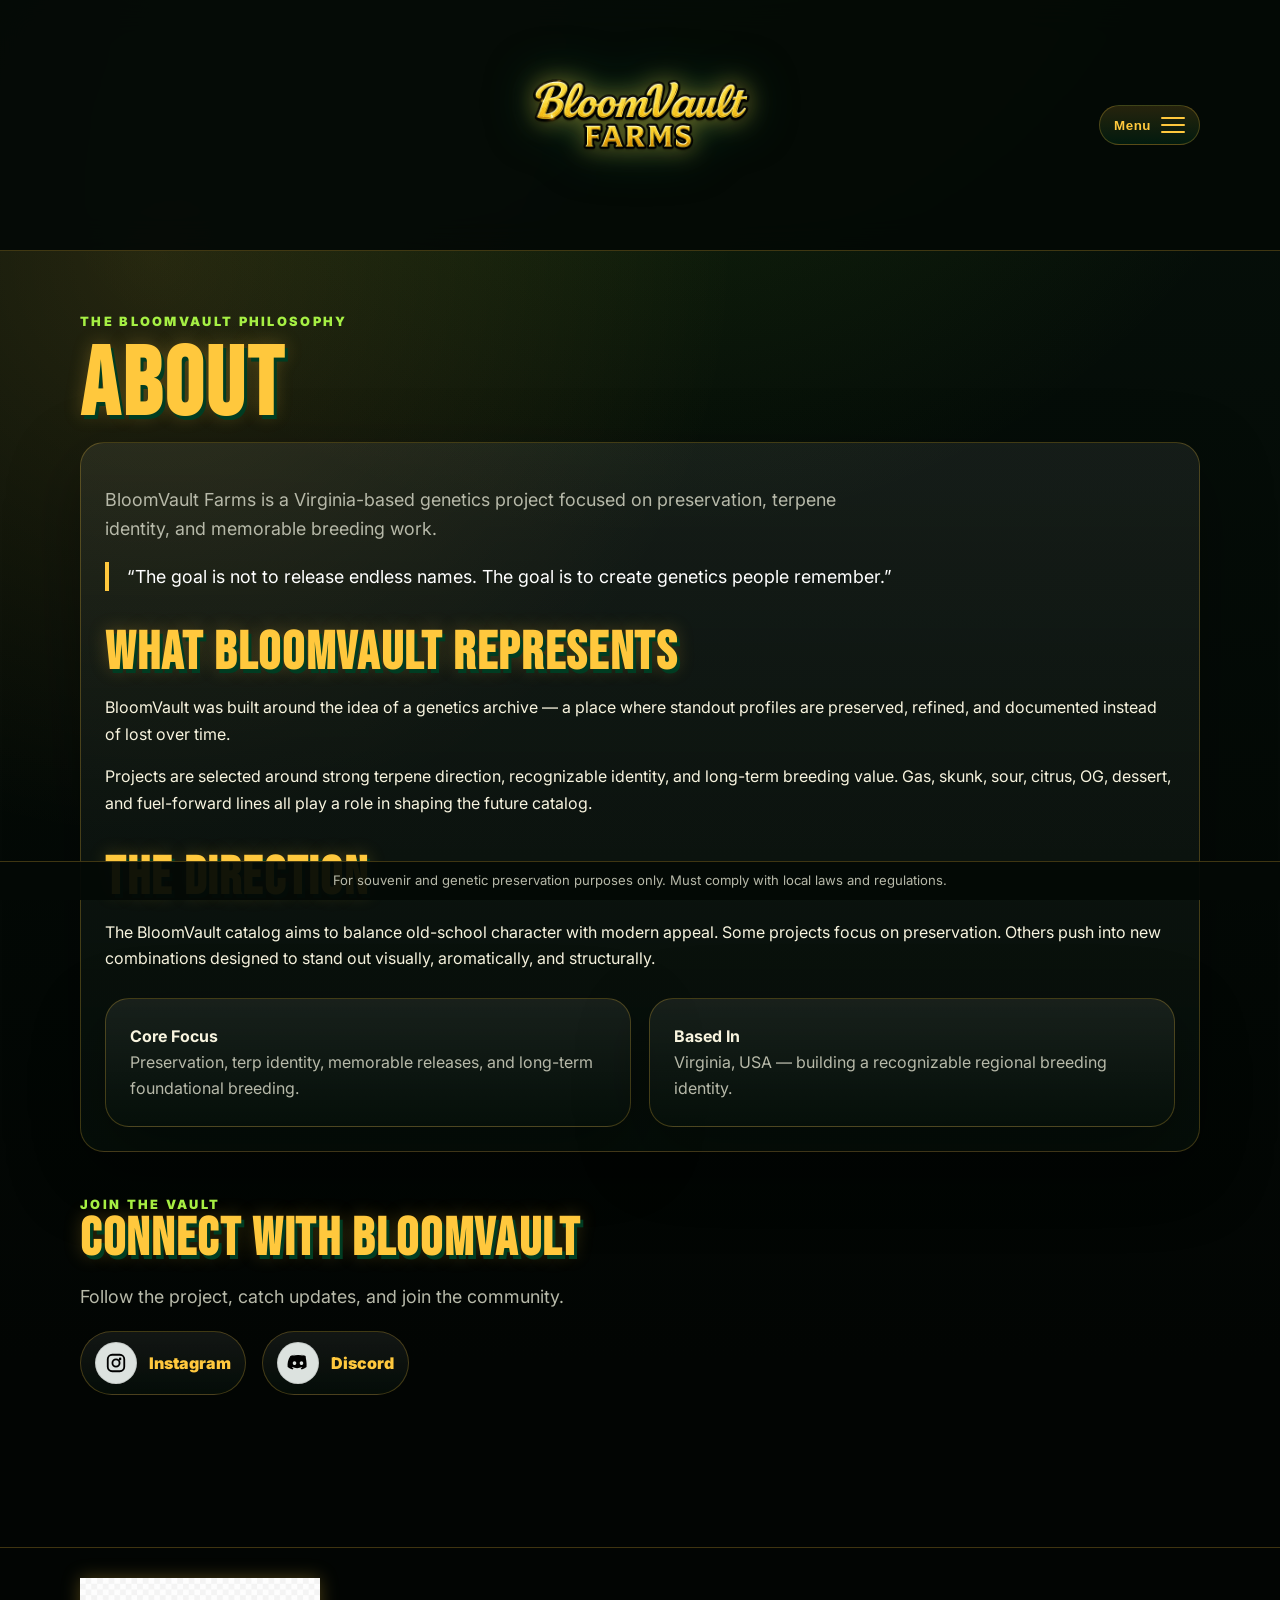
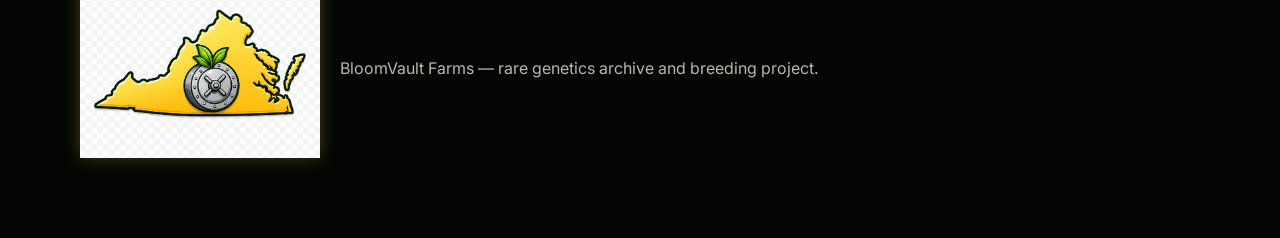
==== commit c7758658: "Use Virginia footer logo on about page" ====
--- a/about.html
+++ b/about.html
@@ -35,7 +35,7 @@
 </div>
 </section>
 </main>
-<footer class="site-footer"><div class="container footer-inner"><img class="footer-logo" src="assets/img/logo-secondary.png" alt="BloomVault Farms"><p>BloomVault Farms — rare genetics archive and breeding project.</p></div></footer><div class="legal">For souvenir and genetic preservation purposes only. Must comply with local laws and regulations.</div>
+<footer class="site-footer"><div class="container footer-inner"><img class="footer-logo va-footer-logo" src="assets/img/va-bvf.png" alt="BloomVault Farms Virginia logo"><p>BloomVault Farms — rare genetics archive and breeding project.</p></div></footer><div class="legal">For souvenir and genetic preservation purposes only. Must comply with local laws and regulations.</div>
 <script src="assets/js/site.js"></script>
 </body>
 </html>
--- a/assets/css/site.css
+++ b/assets/css/site.css
@@ -1,2 +1,2 @@
 @import url('https://fonts.googleapis.com/css2?family=Bebas+Neue&family=Inter:wght@400;600;700;800;900&display=swap');
-:root{--deep:#003c22;--leaf:#7ed321;--leaf2:#a6f044;--gold:#ffc83d;--gold2:#b77710;--silver:#dce2df;--text:#f8f4df;--muted:#b7b9a9;--line:rgba(255,200,61,.24);--panel:rgba(220,226,223,.08)}*{box-sizing:border-box}html{scroll-behavior:smooth}body{margin:0;color:var(--text);font-family:Inter,system-ui,sans-serif;line-height:1.65;background:radial-gradient(circle at 50% -10%,rgba(126,211,33,.16),transparent 34%),radial-gradient(circle at 12% 14%,rgba(255,200,61,.13),transparent 30%),linear-gradient(180deg,#06100a,#020503 74%)}body.nav-open{overflow:hidden}a{color:inherit}.container{width:min(1120px,92vw);margin:auto}.site-header{position:sticky;top:0;z-index:50;background:rgba(4,9,6,.92);backdrop-filter:blur(16px);border-bottom:1px solid var(--line)}.header-row{display:flex;align-items:center;justify-content:space-between;gap:16px;min-height:96px}.logo-wrap{display:flex;align-items:center;padding:10px 0}.brand-logo{width:clamp(150px,18vw,245px);display:block;filter:drop-shadow(0 0 12px rgba(255,200,61,.42)) drop-shadow(0 0 22px rgba(0,60,34,.78))}.menu-toggle{display:inline-flex;align-items:center;gap:10px;border:1px solid var(--line);border-radius:999px;padding:11px 14px;background:linear-gradient(180deg,rgba(255,200,61,.14),rgba(0,60,34,.34));color:var(--gold);font-weight:900;letter-spacing:.04em;cursor:pointer}.menu-icon{display:grid;gap:5px}.menu-icon span{display:block;width:24px;height:2px;border-radius:999px;background:var(--gold);transition:transform .22s ease,opacity .22s ease}.menu-toggle[aria-expanded="true"] .menu-icon span:nth-child(1){transform:translateY(7px) rotate(45deg)}.menu-toggle[aria-expanded="true"] .menu-icon span:nth-child(2){opacity:0}.menu-toggle[aria-expanded="true"] .menu-icon span:nth-child(3){transform:translateY(-7px) rotate(-45deg)}.main-nav{position:absolute;left:50%;top:calc(100% + 10px);width:min(420px,92vw);transform:translateX(-50%) translateY(-10px);opacity:0;visibility:hidden;pointer-events:none;display:grid;gap:10px;padding:16px;border:1px solid var(--line);border-radius:24px;background:linear-gradient(180deg,rgba(11,25,16,.98),rgba(3,6,4,.98));box-shadow:0 28px 80px rgba(0,0,0,.55);transition:opacity .22s ease,transform .22s ease,visibility .22s ease}.main-nav.open{opacity:1;visibility:visible;pointer-events:auto;transform:translateX(-50%) translateY(0)}.main-nav a{color:var(--silver);text-decoration:none;padding:14px 16px;border-radius:16px;border:1px solid rgba(255,200,61,.13);font-weight:900;background:rgba(220,226,223,.04)}.main-nav a:hover,.main-nav a.active{border-color:var(--line);background:linear-gradient(180deg,rgba(255,200,61,.18),rgba(0,60,34,.34));color:#fff}.nav-backdrop{position:fixed;inset:0;background:rgba(0,0,0,.34);z-index:40;opacity:0;visibility:hidden;pointer-events:none;transition:opacity .22s ease,visibility .22s ease}.nav-backdrop.show{opacity:1;visibility:visible;pointer-events:auto}.page{padding:60px 0}.hero{padding:70px 0 48px}.hero-grid{display:grid;grid-template-columns:1.08fr .92fr;gap:34px;align-items:center}.eyebrow{color:var(--leaf2);font-size:.8rem;font-weight:900;letter-spacing:.18em;text-transform:uppercase}.title,.page-title,.section-title{font-family:'Bebas Neue',Impact,sans-serif;line-height:.9;color:var(--gold);letter-spacing:.03em;text-shadow:3px 4px 0 var(--deep),0 0 18px rgba(255,200,61,.25)}.title{font-size:clamp(3.8rem,8vw,7rem);margin:.15em 0}.page-title{font-size:clamp(3.7rem,8vw,6rem);margin:.12em 0}.section-title{font-size:clamp(2.6rem,5vw,3.4rem);margin:0 0 16px}.lead,.muted{color:var(--muted)}.lead{font-size:1.12rem;max-width:760px}.actions{display:flex;gap:12px;flex-wrap:wrap;margin-top:24px}.btn{display:inline-flex;justify-content:center;align-items:center;text-decoration:none;border-radius:999px;border:1px solid var(--line);padding:12px 18px;color:#fff;background:linear-gradient(180deg,rgba(220,226,223,.12),rgba(0,60,34,.3));font-weight:900;cursor:pointer}.btn.primary{background:linear-gradient(180deg,var(--gold),var(--gold2));color:#06100a;border:none}.panel,.card,.seed-card,.vault{border:1px solid var(--line);border-radius:24px;background:linear-gradient(180deg,var(--panel),rgba(6,16,10,.82));box-shadow:0 24px 70px rgba(0,0,0,.35)}.panel,.card{padding:24px}.vault{padding:22px}.vault-inner{min-height:350px;border-radius:20px;border:1px solid rgba(220,226,223,.22);display:grid;place-items:center;text-align:center;background:radial-gradient(circle at 50% 30%,rgba(220,226,223,.34),transparent 24%),linear-gradient(135deg,#25322e,#07100b);position:relative;overflow:hidden}.vault-inner:before{content:'';position:absolute;inset:18px;border:2px solid rgba(255,200,61,.2);border-radius:18px}.vault-inner strong{position:relative;font-family:'Bebas Neue';font-size:clamp(2.5rem,5vw,4rem);line-height:.9;color:var(--silver);text-shadow:2px 3px 0 var(--deep)}.section{padding:48px 0}.section-head{display:flex;justify-content:space-between;align-items:end;gap:18px;margin-bottom:20px}.grid{display:grid;gap:18px}.grid.two{grid-template-columns:repeat(2,1fr)}.grid.three{grid-template-columns:repeat(3,1fr)}.seed-grid{display:grid;grid-template-columns:repeat(3,1fr);gap:18px}.seed-card{overflow:hidden}.seed-art{aspect-ratio:4/3;display:grid;place-items:center;position:relative;border-bottom:1px solid var(--line);background:radial-gradient(circle at 44% 26%,rgba(126,211,33,.24),transparent 25%),linear-gradient(135deg,#213128,#07100b);font-family:'Bebas Neue';font-size:2.8rem;color:rgba(220,226,223,.25)}.seed-art:after{content:'LOCKED';position:absolute;border:1px solid var(--line);border-radius:999px;padding:8px 12px;color:var(--gold);background:rgba(4,9,6,.74);font-family:Inter;font-size:.8rem;font-weight:900;letter-spacing:.14em}.seed-body{padding:18px}.seed-body h2,.seed-body h3,.card h3{font-family:'Bebas Neue';font-size:2rem;line-height:1;margin:0 0 8px;color:#fff}.badges{display:flex;gap:8px;flex-wrap:wrap;margin:14px 0}.badge{border:1px solid var(--line);border-radius:999px;color:var(--gold);background:rgba(255,200,61,.08);padding:4px 9px;font-size:.78rem;font-weight:900}.filter-row{display:flex;gap:10px;flex-wrap:wrap;margin:22px 0}.filter-row button{border:1px solid var(--line);border-radius:999px;color:var(--silver);background:rgba(220,226,223,.06);padding:10px 14px;font-weight:900;cursor:pointer}.filter-row button.active{color:#06100a;background:linear-gradient(180deg,var(--gold),var(--gold2))}.form{display:grid;gap:12px}.input,input,textarea{width:100%;border:1px solid var(--line);border-radius:16px;padding:13px 14px;background:#07100b;color:#fff;font:inherit}textarea{min-height:120px;resize:vertical}.empty{padding:20px;border:1px dashed var(--line);border-radius:18px;text-align:center;color:var(--muted)}.quote{border-left:4px solid var(--gold);padding-left:18px;font-size:1.12rem;color:#fff}.social-section{padding:42px 0}.social-links{display:flex;flex-wrap:wrap;gap:16px;margin-top:20px}.social-links a{display:inline-flex;align-items:center;gap:12px;text-decoration:none;color:var(--gold);font-weight:900;border:1px solid var(--line);border-radius:999px;padding:10px 14px;background:linear-gradient(180deg,rgba(220,226,223,.08),rgba(6,16,10,.72))}.social-icon-wrap{width:42px;height:42px;border-radius:999px;display:grid;place-items:center;background:#dce2df;border:1px solid rgba(0,0,0,.1)}.social-icon-wrap img{width:22px;height:22px;object-fit:contain}.site-footer{border-top:1px solid var(--line);padding:30px 0 80px;color:var(--muted);margin-top:50px}.footer-inner{display:flex;align-items:center;gap:20px;flex-wrap:wrap}.footer-logo{width:min(240px,70vw);filter:drop-shadow(0 0 9px rgba(255,200,61,.28))}.legal{position:fixed;bottom:0;left:0;right:0;background:rgba(4,9,6,.94);border-top:1px solid var(--line);padding:8px 12px;text-align:center;color:var(--muted);font-size:.82rem;z-index:60}@media(max-width:860px){.hero-grid,.grid.two,.grid.three,.seed-grid{grid-template-columns:1fr}.section-head{align-items:flex-start;flex-direction:column}.brand-logo{width:165px}.vault-inner{min-height:260px}.header-row{min-height:86px}}@media(max-width:560px){.brand-logo{width:145px}.menu-toggle{padding:10px 12px}.menu-label{display:none}.title{font-size:3.7rem}.page-title{font-size:3.5rem}.footer-inner{display:block}.footer-logo{margin-bottom:14px}}+:root{--deep:#003c22;--leaf:#7ed321;--leaf2:#a6f044;--gold:#ffc83d;--gold2:#b77710;--silver:#dce2df;--text:#f8f4df;--muted:#b7b9a9;--line:rgba(255,200,61,.24);--panel:rgba(220,226,223,.08)}*{box-sizing:border-box}html{scroll-behavior:smooth;overflow-x:hidden}body{margin:0;max-width:100%;overflow-x:hidden;color:var(--text);font-family:Inter,system-ui,sans-serif;line-height:1.65;background:radial-gradient(circle at 50% -10%,rgba(126,211,33,.16),transparent 34%),radial-gradient(circle at 12% 14%,rgba(255,200,61,.13),transparent 30%),linear-gradient(180deg,#06100a,#020503 74%)}body.nav-open{overflow:hidden}a{color:inherit}img{max-width:100%;height:auto}.container{width:min(1120px,92vw);margin:auto;max-width:100%}.site-header{position:sticky;top:0;z-index:50;background:rgba(4,9,6,.92);backdrop-filter:blur(16px);border-bottom:1px solid var(--line)}.header-row{position:relative;display:grid;grid-template-columns:1fr auto 1fr;align-items:center;min-height:96px}.logo-wrap{grid-column:2;display:flex;align-items:center;justify-content:center;padding:10px 0}.brand-logo{width:clamp(150px,18vw,245px);display:block;filter:drop-shadow(0 0 12px rgba(255,200,61,.42)) drop-shadow(0 0 22px rgba(0,60,34,.78))}.menu-toggle{grid-column:3;justify-self:end;display:inline-flex;align-items:center;gap:10px;border:1px solid var(--line);border-radius:999px;padding:11px 14px;background:linear-gradient(180deg,rgba(255,200,61,.14),rgba(0,60,34,.34));color:var(--gold);font-weight:900;letter-spacing:.04em;cursor:pointer}.menu-icon{display:grid;gap:5px}.menu-icon span{display:block;width:24px;height:2px;border-radius:999px;background:var(--gold);transition:transform .22s ease,opacity .22s ease}.menu-toggle[aria-expanded="true"] .menu-icon span:nth-child(1){transform:translateY(7px) rotate(45deg)}.menu-toggle[aria-expanded="true"] .menu-icon span:nth-child(2){opacity:0}.menu-toggle[aria-expanded="true"] .menu-icon span:nth-child(3){transform:translateY(-7px) rotate(-45deg)}.main-nav{position:absolute;left:50%;top:calc(100% + 10px);width:min(420px,92vw);max-width:calc(100vw - 24px);transform:translateX(-50%) translateY(-10px);opacity:0;visibility:hidden;pointer-events:none;display:grid;gap:10px;padding:16px;border:1px solid var(--line);border-radius:24px;background:linear-gradient(180deg,rgba(11,25,16,.98),rgba(3,6,4,.98));box-shadow:0 28px 80px rgba(0,0,0,.55);transition:opacity .22s ease,transform .22s ease,visibility .22s ease}.main-nav.open{opacity:1;visibility:visible;pointer-events:auto;transform:translateX(-50%) translateY(0)}.main-nav a{color:var(--silver);text-decoration:none;padding:14px 16px;border-radius:16px;border:1px solid rgba(255,200,61,.13);font-weight:900;background:rgba(220,226,223,.04)}.main-nav a:hover,.main-nav a.active{border-color:var(--line);background:linear-gradient(180deg,rgba(255,200,61,.18),rgba(0,60,34,.34));color:#fff}.nav-backdrop{position:fixed;inset:0;background:rgba(0,0,0,.34);z-index:40;opacity:0;visibility:hidden;pointer-events:none;transition:opacity .22s ease,visibility .22s ease}.nav-backdrop.show{opacity:1;visibility:visible;pointer-events:auto}.page{padding:60px 0}.hero{padding:70px 0 48px}.hero-grid{display:grid;grid-template-columns:1.08fr .92fr;gap:34px;align-items:center}.eyebrow{color:var(--leaf2);font-size:.8rem;font-weight:900;letter-spacing:.18em;text-transform:uppercase}.title,.page-title,.section-title{font-family:'Bebas Neue',Impact,sans-serif;line-height:.9;color:var(--gold);letter-spacing:.03em;text-shadow:3px 4px 0 var(--deep),0 0 18px rgba(255,200,61,.25);overflow-wrap:break-word}.title{font-size:clamp(3.8rem,8vw,7rem);margin:.15em 0}.page-title{font-size:clamp(3.7rem,8vw,6rem);margin:.12em 0}.section-title{font-size:clamp(2.6rem,5vw,3.4rem);margin:0 0 16px}.lead,.muted{color:var(--muted)}.lead{font-size:1.12rem;max-width:760px}.actions{display:flex;gap:12px;flex-wrap:wrap;margin-top:24px}.btn{display:inline-flex;justify-content:center;align-items:center;text-decoration:none;border-radius:999px;border:1px solid var(--line);padding:12px 18px;color:#fff;background:linear-gradient(180deg,rgba(220,226,223,.12),rgba(0,60,34,.3));font-weight:900;cursor:pointer}.btn.primary{background:linear-gradient(180deg,var(--gold),var(--gold2));color:#06100a;border:none}.panel,.card,.seed-card,.vault{border:1px solid var(--line);border-radius:24px;background:linear-gradient(180deg,var(--panel),rgba(6,16,10,.82));box-shadow:0 24px 70px rgba(0,0,0,.35);max-width:100%}.panel,.card{padding:24px}.vault{padding:22px}.vault-inner{min-height:350px;border-radius:20px;border:1px solid rgba(220,226,223,.22);display:grid;place-items:center;text-align:center;background:radial-gradient(circle at 50% 30%,rgba(220,226,223,.34),transparent 24%),linear-gradient(135deg,#25322e,#07100b);position:relative;overflow:hidden}.vault-inner:before{content:'';position:absolute;inset:18px;border:2px solid rgba(255,200,61,.2);border-radius:18px}.vault-inner strong{position:relative;font-family:'Bebas Neue';font-size:clamp(2.5rem,5vw,4rem);line-height:.9;color:var(--silver);text-shadow:2px 3px 0 var(--deep)}.vault-logo-panel{background:radial-gradient(circle at 50% 35%,rgba(126,211,33,.16),transparent 30%),linear-gradient(135deg,#020503,#07100b 70%);padding:22px}.vault-logo-panel:before{opacity:.55}.vault-mark{position:relative;z-index:1;width:min(320px,78%);filter:drop-shadow(0 0 16px rgba(126,211,33,.22)) drop-shadow(0 0 22px rgba(255,200,61,.16))}.section{padding:48px 0}.section-head{display:flex;justify-content:space-between;align-items:end;gap:18px;margin-bottom:20px}.grid{display:grid;gap:18px;min-width:0}.grid.two{grid-template-columns:repeat(2,minmax(0,1fr))}.grid.three{grid-template-columns:repeat(3,minmax(0,1fr))}.seed-grid{display:grid;grid-template-columns:repeat(3,minmax(0,1fr));gap:18px;min-width:0}.seed-card{overflow:hidden}.seed-art{aspect-ratio:4/3;display:grid;place-items:center;position:relative;border-bottom:1px solid var(--line);background:radial-gradient(circle at 44% 26%,rgba(126,211,33,.24),transparent 25%),linear-gradient(135deg,#213128,#07100b);font-family:'Bebas Neue';font-size:2.8rem;color:rgba(220,226,223,.25)}.seed-art:after{content:'LOCKED';position:absolute;border:1px solid var(--line);border-radius:999px;padding:8px 12px;color:var(--gold);background:rgba(4,9,6,.74);font-family:Inter;font-size:.8rem;font-weight:900;letter-spacing:.14em}.seed-body{padding:18px}.seed-body h2,.seed-body h3,.card h3{font-family:'Bebas Neue';font-size:2rem;line-height:1;margin:0 0 8px;color:#fff}.badges{display:flex;gap:8px;flex-wrap:wrap;margin:14px 0}.badge{border:1px solid var(--line);border-radius:999px;color:var(--gold);background:rgba(255,200,61,.08);padding:4px 9px;font-size:.78rem;font-weight:900}.filter-row{display:flex;gap:10px;flex-wrap:wrap;margin:22px 0}.filter-row button{border:1px solid var(--line);border-radius:999px;color:var(--silver);background:rgba(220,226,223,.06);padding:10px 14px;font-weight:900;cursor:pointer}.filter-row button.active{color:#06100a;background:linear-gradient(180deg,var(--gold),var(--gold2))}.form{display:grid;gap:12px}.input,input,textarea{width:100%;max-width:100%;border:1px solid var(--line);border-radius:16px;padding:13px 14px;background:#07100b;color:#fff;font:inherit}textarea{min-height:120px;resize:vertical}.empty{padding:20px;border:1px dashed var(--line);border-radius:18px;text-align:center;color:var(--muted)}.quote{border-left:4px solid var(--gold);padding-left:18px;font-size:1.12rem;color:#fff}.social-section{padding:42px 0}.social-links{display:flex;flex-wrap:wrap;gap:16px;margin-top:20px}.social-links a{display:inline-flex;align-items:center;gap:12px;text-decoration:none;color:var(--gold);font-weight:900;border:1px solid var(--line);border-radius:999px;padding:10px 14px;background:linear-gradient(180deg,rgba(220,226,223,.08),rgba(6,16,10,.72))}.social-icon-wrap{width:42px;height:42px;border-radius:999px;display:grid;place-items:center;background:#dce2df;border:1px solid rgba(0,0,0,.1);flex:0 0 auto}.social-icon-wrap img{width:22px;height:22px;object-fit:contain}.site-footer{border-top:1px solid var(--line);padding:30px 0 80px;color:var(--muted);margin-top:50px}.footer-inner{display:flex;align-items:center;gap:20px;flex-wrap:wrap}.footer-logo{width:min(240px,70vw);filter:drop-shadow(0 0 9px rgba(255,200,61,.28))}.legal{position:fixed;bottom:0;left:0;right:0;background:rgba(4,9,6,.94);border-top:1px solid var(--line);padding:8px 12px;text-align:center;color:var(--muted);font-size:.82rem;z-index:60}@media(max-width:860px){.hero-grid,.grid.two,.grid.three,.seed-grid{grid-template-columns:1fr!important}.section-head{align-items:flex-start;flex-direction:column}.brand-logo{width:165px}.vault-inner{min-height:260px}.vault-mark{width:min(260px,78%)}.header-row{min-height:86px}.page{padding-top:44px}}@media(max-width:560px){.container{width:min(100% - 28px,1120px)}.header-row{grid-template-columns:52px 1fr 52px}.logo-wrap{grid-column:2}.brand-logo{width:142px}.menu-toggle{grid-column:3;width:46px;height:46px;padding:0;justify-content:center}.menu-label{display:none}.menu-icon span{width:22px}.title{font-size:3.45rem}.page-title{font-size:3.25rem}.section-title{font-size:2.55rem}.panel,.card{padding:18px}.vault{padding:16px}.vault-mark{width:min(230px,82%)}.social-links a{width:100%;justify-content:flex-start}.footer-inner{display:block}.footer-logo{margin-bottom:14px}}
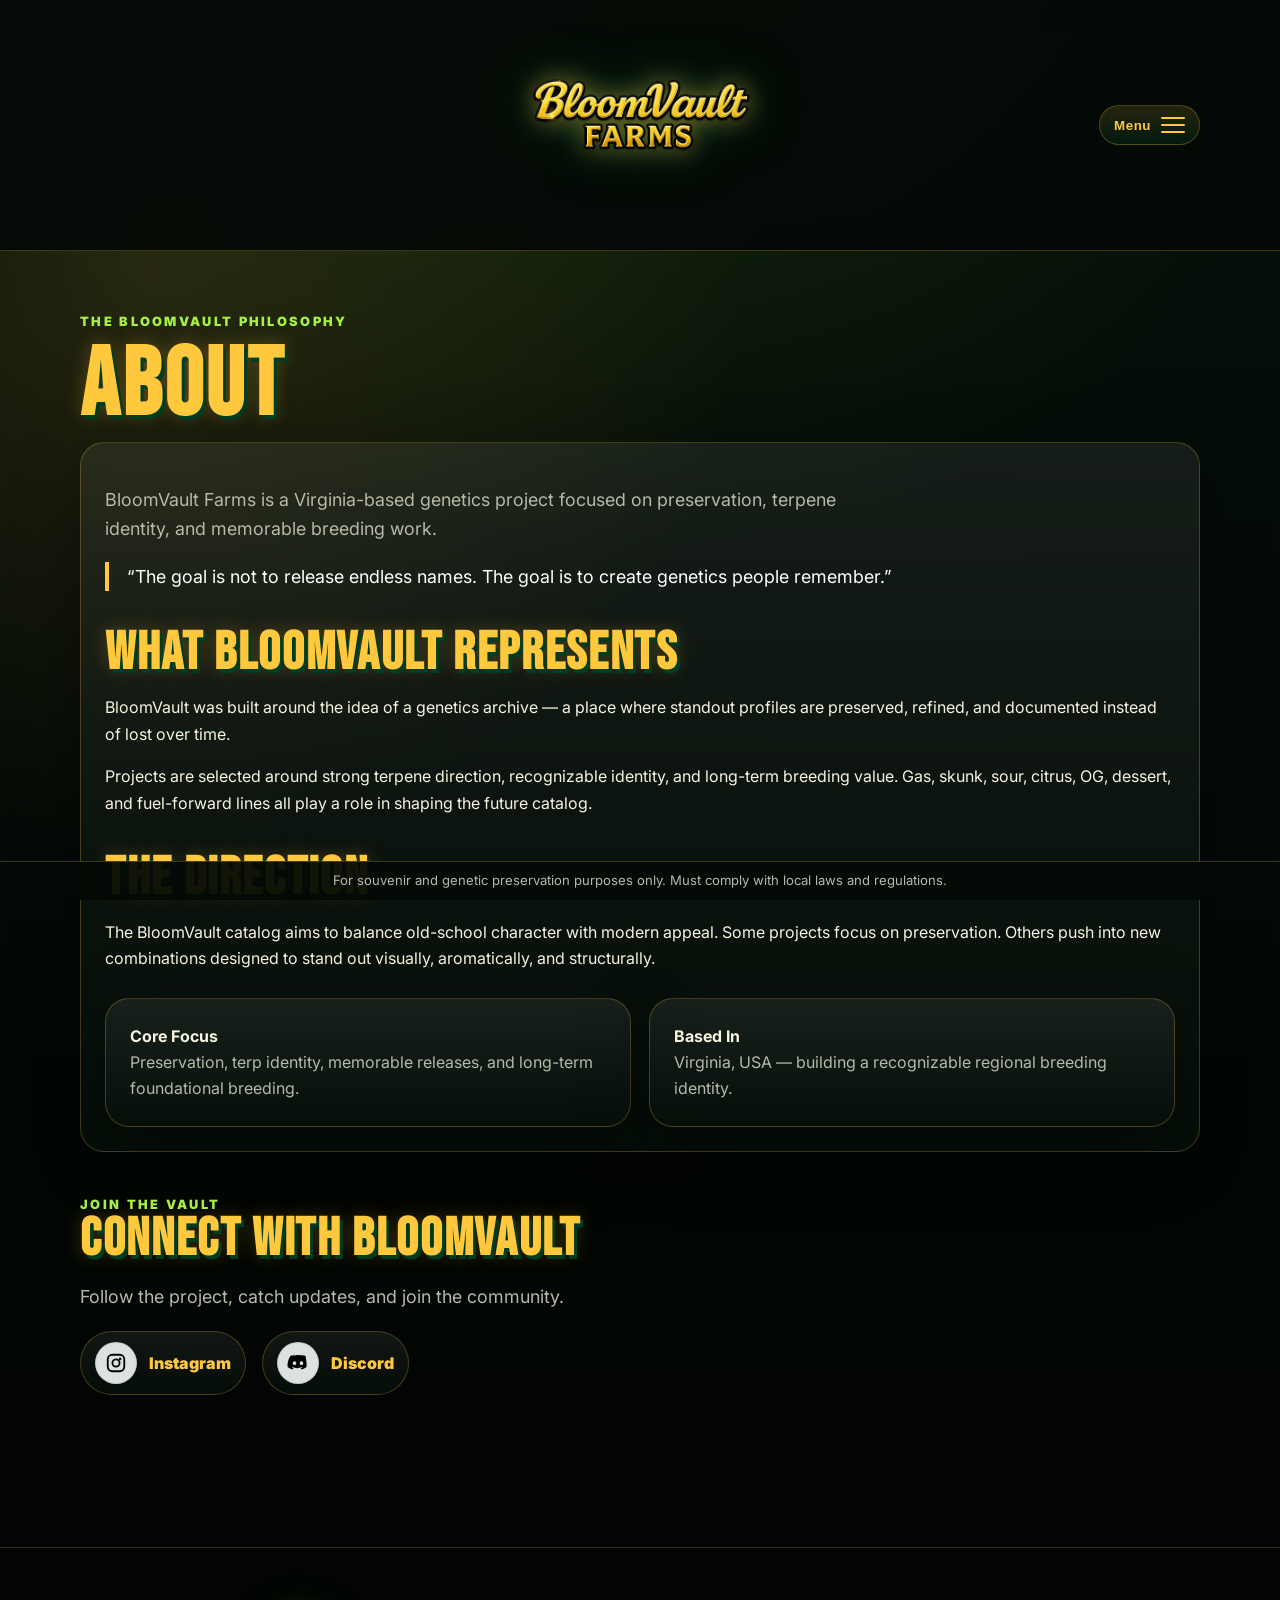
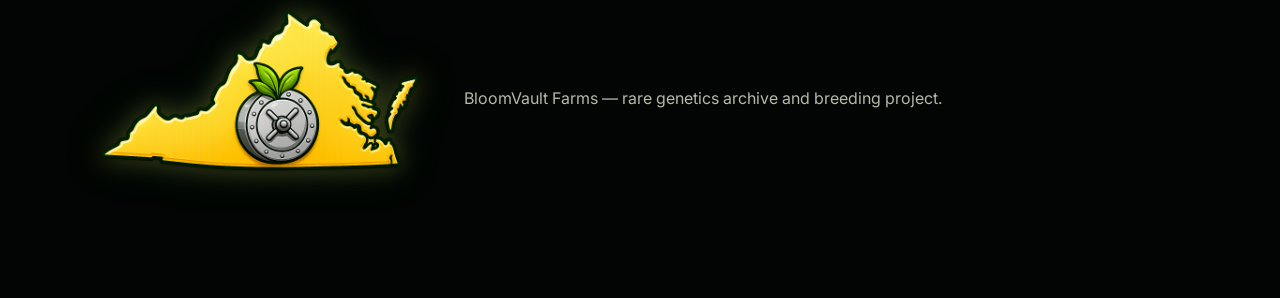
==== commit bb9e9c14: "Update about navigation to genetics" ====
--- a/about.html
+++ b/about.html
@@ -8,7 +8,7 @@
 </head>
 <body>
 <div class="nav-backdrop" data-nav-backdrop></div>
-<header class="site-header"><div class="container header-row"><div class="logo-wrap"><a href="index.html" aria-label="BloomVault Farms home"><img class="brand-logo" src="assets/img/logo-primary.png" alt="BloomVault Farms"></a></div><button class="menu-toggle" type="button" aria-label="Open navigation menu" aria-expanded="false" data-menu-toggle><span class="menu-label">Menu</span><span class="menu-icon" aria-hidden="true"><span></span><span></span><span></span></span></button><nav class="main-nav" data-main-nav><a href="index.html">Home</a><a href="seeds.html">Seeds</a><a href="journal.html">Journal</a><a class="active" href="about.html">About</a><a href="cart.html">Cart</a></nav></div></header>
+<header class="site-header"><div class="container header-row"><div class="logo-wrap"><a href="index.html" aria-label="BloomVault Farms home"><img class="brand-logo" src="assets/img/logo-primary.png" alt="BloomVault Farms"></a></div><button class="menu-toggle" type="button" aria-label="Open navigation menu" aria-expanded="false" data-menu-toggle><span class="menu-label">Menu</span><span class="menu-icon" aria-hidden="true"><span></span><span></span><span></span></span></button><nav class="main-nav" data-main-nav><a href="index.html">Home</a><a href="genetics.html">Genetics</a><a href="journal.html">Journal</a><a class="active" href="about.html">About</a><a href="cart.html">Cart</a></nav></div></header>
 <main class="container page">
 <div class="eyebrow">The BloomVault Philosophy</div>
 <h1 class="page-title">ABOUT</h1>
--- a/assets/css/site.css
+++ b/assets/css/site.css
@@ -1,2 +1,2 @@
 @import url('https://fonts.googleapis.com/css2?family=Bebas+Neue&family=Inter:wght@400;600;700;800;900&display=swap');
-:root{--deep:#003c22;--leaf:#7ed321;--leaf2:#a6f044;--gold:#ffc83d;--gold2:#b77710;--silver:#dce2df;--text:#f8f4df;--muted:#b7b9a9;--line:rgba(255,200,61,.24);--panel:rgba(220,226,223,.08)}*{box-sizing:border-box}html{scroll-behavior:smooth;overflow-x:hidden}body{margin:0;max-width:100%;overflow-x:hidden;color:var(--text);font-family:Inter,system-ui,sans-serif;line-height:1.65;background:radial-gradient(circle at 50% -10%,rgba(126,211,33,.16),transparent 34%),radial-gradient(circle at 12% 14%,rgba(255,200,61,.13),transparent 30%),linear-gradient(180deg,#06100a,#020503 74%)}body.nav-open{overflow:hidden}a{color:inherit}img{max-width:100%;height:auto}.container{width:min(1120px,92vw);margin:auto;max-width:100%}.site-header{position:sticky;top:0;z-index:50;background:rgba(4,9,6,.92);backdrop-filter:blur(16px);border-bottom:1px solid var(--line)}.header-row{position:relative;display:grid;grid-template-columns:1fr auto 1fr;align-items:center;min-height:96px}.logo-wrap{grid-column:2;display:flex;align-items:center;justify-content:center;padding:10px 0}.brand-logo{width:clamp(150px,18vw,245px);display:block;filter:drop-shadow(0 0 12px rgba(255,200,61,.42)) drop-shadow(0 0 22px rgba(0,60,34,.78))}.menu-toggle{grid-column:3;justify-self:end;display:inline-flex;align-items:center;gap:10px;border:1px solid var(--line);border-radius:999px;padding:11px 14px;background:linear-gradient(180deg,rgba(255,200,61,.14),rgba(0,60,34,.34));color:var(--gold);font-weight:900;letter-spacing:.04em;cursor:pointer}.menu-icon{display:grid;gap:5px}.menu-icon span{display:block;width:24px;height:2px;border-radius:999px;background:var(--gold);transition:transform .22s ease,opacity .22s ease}.menu-toggle[aria-expanded="true"] .menu-icon span:nth-child(1){transform:translateY(7px) rotate(45deg)}.menu-toggle[aria-expanded="true"] .menu-icon span:nth-child(2){opacity:0}.menu-toggle[aria-expanded="true"] .menu-icon span:nth-child(3){transform:translateY(-7px) rotate(-45deg)}.main-nav{position:absolute;left:50%;top:calc(100% + 10px);width:min(420px,92vw);max-width:calc(100vw - 24px);transform:translateX(-50%) translateY(-10px);opacity:0;visibility:hidden;pointer-events:none;display:grid;gap:10px;padding:16px;border:1px solid var(--line);border-radius:24px;background:linear-gradient(180deg,rgba(11,25,16,.98),rgba(3,6,4,.98));box-shadow:0 28px 80px rgba(0,0,0,.55);transition:opacity .22s ease,transform .22s ease,visibility .22s ease}.main-nav.open{opacity:1;visibility:visible;pointer-events:auto;transform:translateX(-50%) translateY(0)}.main-nav a{color:var(--silver);text-decoration:none;padding:14px 16px;border-radius:16px;border:1px solid rgba(255,200,61,.13);font-weight:900;background:rgba(220,226,223,.04)}.main-nav a:hover,.main-nav a.active{border-color:var(--line);background:linear-gradient(180deg,rgba(255,200,61,.18),rgba(0,60,34,.34));color:#fff}.nav-backdrop{position:fixed;inset:0;background:rgba(0,0,0,.34);z-index:40;opacity:0;visibility:hidden;pointer-events:none;transition:opacity .22s ease,visibility .22s ease}.nav-backdrop.show{opacity:1;visibility:visible;pointer-events:auto}.page{padding:60px 0}.hero{padding:70px 0 48px}.hero-grid{display:grid;grid-template-columns:1.08fr .92fr;gap:34px;align-items:center}.eyebrow{color:var(--leaf2);font-size:.8rem;font-weight:900;letter-spacing:.18em;text-transform:uppercase}.title,.page-title,.section-title{font-family:'Bebas Neue',Impact,sans-serif;line-height:.9;color:var(--gold);letter-spacing:.03em;text-shadow:3px 4px 0 var(--deep),0 0 18px rgba(255,200,61,.25);overflow-wrap:break-word}.title{font-size:clamp(3.8rem,8vw,7rem);margin:.15em 0}.page-title{font-size:clamp(3.7rem,8vw,6rem);margin:.12em 0}.section-title{font-size:clamp(2.6rem,5vw,3.4rem);margin:0 0 16px}.lead,.muted{color:var(--muted)}.lead{font-size:1.12rem;max-width:760px}.actions{display:flex;gap:12px;flex-wrap:wrap;margin-top:24px}.btn{display:inline-flex;justify-content:center;align-items:center;text-decoration:none;border-radius:999px;border:1px solid var(--line);padding:12px 18px;color:#fff;background:linear-gradient(180deg,rgba(220,226,223,.12),rgba(0,60,34,.3));font-weight:900;cursor:pointer}.btn.primary{background:linear-gradient(180deg,var(--gold),var(--gold2));color:#06100a;border:none}.panel,.card,.seed-card,.vault{border:1px solid var(--line);border-radius:24px;background:linear-gradient(180deg,var(--panel),rgba(6,16,10,.82));box-shadow:0 24px 70px rgba(0,0,0,.35);max-width:100%}.panel,.card{padding:24px}.vault{padding:22px}.vault-inner{min-height:350px;border-radius:20px;border:1px solid rgba(220,226,223,.22);display:grid;place-items:center;text-align:center;background:radial-gradient(circle at 50% 30%,rgba(220,226,223,.34),transparent 24%),linear-gradient(135deg,#25322e,#07100b);position:relative;overflow:hidden}.vault-inner:before{content:'';position:absolute;inset:18px;border:2px solid rgba(255,200,61,.2);border-radius:18px}.vault-inner strong{position:relative;font-family:'Bebas Neue';font-size:clamp(2.5rem,5vw,4rem);line-height:.9;color:var(--silver);text-shadow:2px 3px 0 var(--deep)}.vault-logo-panel{background:radial-gradient(circle at 50% 35%,rgba(126,211,33,.16),transparent 30%),linear-gradient(135deg,#020503,#07100b 70%);padding:22px}.vault-logo-panel:before{opacity:.55}.vault-mark{position:relative;z-index:1;width:min(320px,78%);filter:drop-shadow(0 0 16px rgba(126,211,33,.22)) drop-shadow(0 0 22px rgba(255,200,61,.16))}.section{padding:48px 0}.section-head{display:flex;justify-content:space-between;align-items:end;gap:18px;margin-bottom:20px}.grid{display:grid;gap:18px;min-width:0}.grid.two{grid-template-columns:repeat(2,minmax(0,1fr))}.grid.three{grid-template-columns:repeat(3,minmax(0,1fr))}.seed-grid{display:grid;grid-template-columns:repeat(3,minmax(0,1fr));gap:18px;min-width:0}.seed-card{overflow:hidden}.seed-art{aspect-ratio:4/3;display:grid;place-items:center;position:relative;border-bottom:1px solid var(--line);background:radial-gradient(circle at 44% 26%,rgba(126,211,33,.24),transparent 25%),linear-gradient(135deg,#213128,#07100b);font-family:'Bebas Neue';font-size:2.8rem;color:rgba(220,226,223,.25)}.seed-art:after{content:'LOCKED';position:absolute;border:1px solid var(--line);border-radius:999px;padding:8px 12px;color:var(--gold);background:rgba(4,9,6,.74);font-family:Inter;font-size:.8rem;font-weight:900;letter-spacing:.14em}.seed-body{padding:18px}.seed-body h2,.seed-body h3,.card h3{font-family:'Bebas Neue';font-size:2rem;line-height:1;margin:0 0 8px;color:#fff}.badges{display:flex;gap:8px;flex-wrap:wrap;margin:14px 0}.badge{border:1px solid var(--line);border-radius:999px;color:var(--gold);background:rgba(255,200,61,.08);padding:4px 9px;font-size:.78rem;font-weight:900}.filter-row{display:flex;gap:10px;flex-wrap:wrap;margin:22px 0}.filter-row button{border:1px solid var(--line);border-radius:999px;color:var(--silver);background:rgba(220,226,223,.06);padding:10px 14px;font-weight:900;cursor:pointer}.filter-row button.active{color:#06100a;background:linear-gradient(180deg,var(--gold),var(--gold2))}.form{display:grid;gap:12px}.input,input,textarea{width:100%;max-width:100%;border:1px solid var(--line);border-radius:16px;padding:13px 14px;background:#07100b;color:#fff;font:inherit}textarea{min-height:120px;resize:vertical}.empty{padding:20px;border:1px dashed var(--line);border-radius:18px;text-align:center;color:var(--muted)}.quote{border-left:4px solid var(--gold);padding-left:18px;font-size:1.12rem;color:#fff}.social-section{padding:42px 0}.social-links{display:flex;flex-wrap:wrap;gap:16px;margin-top:20px}.social-links a{display:inline-flex;align-items:center;gap:12px;text-decoration:none;color:var(--gold);font-weight:900;border:1px solid var(--line);border-radius:999px;padding:10px 14px;background:linear-gradient(180deg,rgba(220,226,223,.08),rgba(6,16,10,.72))}.social-icon-wrap{width:42px;height:42px;border-radius:999px;display:grid;place-items:center;background:#dce2df;border:1px solid rgba(0,0,0,.1);flex:0 0 auto}.social-icon-wrap img{width:22px;height:22px;object-fit:contain}.site-footer{border-top:1px solid var(--line);padding:30px 0 80px;color:var(--muted);margin-top:50px}.footer-inner{display:flex;align-items:center;gap:20px;flex-wrap:wrap}.footer-logo{width:min(240px,70vw);filter:drop-shadow(0 0 9px rgba(255,200,61,.28))}.legal{position:fixed;bottom:0;left:0;right:0;background:rgba(4,9,6,.94);border-top:1px solid var(--line);padding:8px 12px;text-align:center;color:var(--muted);font-size:.82rem;z-index:60}@media(max-width:860px){.hero-grid,.grid.two,.grid.three,.seed-grid{grid-template-columns:1fr!important}.section-head{align-items:flex-start;flex-direction:column}.brand-logo{width:165px}.vault-inner{min-height:260px}.vault-mark{width:min(260px,78%)}.header-row{min-height:86px}.page{padding-top:44px}}@media(max-width:560px){.container{width:min(100% - 28px,1120px)}.header-row{grid-template-columns:52px 1fr 52px}.logo-wrap{grid-column:2}.brand-logo{width:142px}.menu-toggle{grid-column:3;width:46px;height:46px;padding:0;justify-content:center}.menu-label{display:none}.menu-icon span{width:22px}.title{font-size:3.45rem}.page-title{font-size:3.25rem}.section-title{font-size:2.55rem}.panel,.card{padding:18px}.vault{padding:16px}.vault-mark{width:min(230px,82%)}.social-links a{width:100%;justify-content:flex-start}.footer-inner{display:block}.footer-logo{margin-bottom:14px}}+:root{--deep:#003c22;--leaf:#7ed321;--leaf2:#a6f044;--gold:#ffc83d;--gold2:#b77710;--silver:#dce2df;--text:#f8f4df;--muted:#b7b9a9;--line:rgba(255,200,61,.24);--panel:rgba(220,226,223,.08)}*{box-sizing:border-box}html{scroll-behavior:smooth;overflow-x:hidden}body{margin:0;max-width:100%;overflow-x:hidden;color:var(--text);font-family:Inter,system-ui,sans-serif;line-height:1.65;background:radial-gradient(circle at 50% -10%,rgba(126,211,33,.16),transparent 34%),radial-gradient(circle at 12% 14%,rgba(255,200,61,.13),transparent 30%),linear-gradient(180deg,#06100a,#020503 74%)}body.nav-open{overflow:hidden}a{color:inherit}img{max-width:100%;height:auto}.container{width:min(1120px,92vw);margin:auto;max-width:100%}.site-header{position:sticky;top:0;z-index:50;background:rgba(4,9,6,.92);backdrop-filter:blur(16px);border-bottom:1px solid var(--line)}.header-row{position:relative;display:grid;grid-template-columns:1fr auto 1fr;align-items:center;min-height:96px}.logo-wrap{grid-column:2;display:flex;align-items:center;justify-content:center;padding:10px 0}.brand-logo{width:clamp(150px,18vw,245px);display:block;filter:drop-shadow(0 0 12px rgba(255,200,61,.42)) drop-shadow(0 0 22px rgba(0,60,34,.78))}.menu-toggle{grid-column:3;justify-self:end;display:inline-flex;align-items:center;gap:10px;border:1px solid var(--line);border-radius:999px;padding:11px 14px;background:linear-gradient(180deg,rgba(255,200,61,.14),rgba(0,60,34,.34));color:var(--gold);font-weight:900;letter-spacing:.04em;cursor:pointer}.menu-icon{display:grid;gap:5px}.menu-icon span{display:block;width:24px;height:2px;border-radius:999px;background:var(--gold);transition:transform .22s ease,opacity .22s ease}.menu-toggle[aria-expanded="true"] .menu-icon span:nth-child(1){transform:translateY(7px) rotate(45deg)}.menu-toggle[aria-expanded="true"] .menu-icon span:nth-child(2){opacity:0}.menu-toggle[aria-expanded="true"] .menu-icon span:nth-child(3){transform:translateY(-7px) rotate(-45deg)}.main-nav{position:absolute;right:0;top:calc(100% + 10px);width:min(420px,92vw);max-width:calc(100vw - 24px);transform:translateY(-10px);opacity:0;visibility:hidden;pointer-events:none;display:grid;gap:10px;padding:16px;border:1px solid var(--line);border-radius:24px;background:linear-gradient(180deg,rgba(11,25,16,.98),rgba(3,6,4,.98));box-shadow:0 28px 80px rgba(0,0,0,.55);transition:opacity .22s ease,transform .22s ease,visibility .22s ease}.main-nav.open{opacity:1;visibility:visible;pointer-events:auto;transform:translateY(0)}.main-nav a{color:var(--silver);text-decoration:none;padding:14px 16px;border-radius:16px;border:1px solid rgba(255,200,61,.13);font-weight:900;background:rgba(220,226,223,.04)}.main-nav a:hover,.main-nav a.active{border-color:var(--line);background:linear-gradient(180deg,rgba(255,200,61,.18),rgba(0,60,34,.34));color:#fff}.nav-backdrop{position:fixed;inset:0;background:rgba(0,0,0,.34);z-index:40;opacity:0;visibility:hidden;pointer-events:none;transition:opacity .22s ease,visibility .22s ease}.nav-backdrop.show{opacity:1;visibility:visible;pointer-events:auto}.page{padding:60px 0}.hero{padding:70px 0 48px}.hero-grid{display:grid;grid-template-columns:1.08fr .92fr;gap:34px;align-items:center}.eyebrow{color:var(--leaf2);font-size:.8rem;font-weight:900;letter-spacing:.18em;text-transform:uppercase}.title,.page-title,.section-title{font-family:'Bebas Neue',Impact,sans-serif;line-height:.9;color:var(--gold);letter-spacing:.03em;text-shadow:3px 4px 0 var(--deep),0 0 18px rgba(255,200,61,.25);overflow-wrap:break-word}.title{font-size:clamp(3.8rem,8vw,7rem);margin:.15em 0}.page-title{font-size:clamp(3.7rem,8vw,6rem);margin:.12em 0}.section-title{font-size:clamp(2.6rem,5vw,3.4rem);margin:0 0 16px}.lead,.muted{color:var(--muted)}.lead{font-size:1.12rem;max-width:760px}.actions{display:flex;gap:12px;flex-wrap:wrap;margin-top:24px}.btn{display:inline-flex;justify-content:center;align-items:center;text-decoration:none;border-radius:999px;border:1px solid var(--line);padding:12px 18px;color:#fff;background:linear-gradient(180deg,rgba(220,226,223,.12),rgba(0,60,34,.3));font-weight:900;cursor:pointer}.btn.primary{background:linear-gradient(180deg,var(--gold),var(--gold2));color:#06100a;border:none}.panel,.card,.seed-card,.vault{border:1px solid var(--line);border-radius:24px;background:linear-gradient(180deg,var(--panel),rgba(6,16,10,.82));box-shadow:0 24px 70px rgba(0,0,0,.35);max-width:100%}.panel,.card{padding:24px}.vault{padding:6px}.vault-inner{min-height:375px;border-radius:20px;border:1px solid rgba(220,226,223,.22);display:grid;place-items:center;text-align:center;background:radial-gradient(circle at 50% 30%,rgba(220,226,223,.34),transparent 24%),linear-gradient(135deg,#25322e,#07100b);position:relative;overflow:hidden}.vault-inner:before{content:'';position:absolute;inset:10px;border:2px solid rgba(255,200,61,.22);border-radius:18px}.vault-inner strong{position:relative;font-family:'Bebas Neue';font-size:clamp(2.5rem,5vw,4rem);line-height:.9;color:var(--silver);text-shadow:2px 3px 0 var(--deep)}.vault-logo-panel{background:radial-gradient(circle at 50% 47%,rgba(255,220,120,.22),transparent 38%),linear-gradient(135deg,#020503,#07100b 70%);padding:0}.vault-logo-panel:before{opacity:.52}.vault-logo-panel:after{content:'';position:absolute;left:50%;top:50%;translate:-50% -50%;z-index:0;width:118%;aspect-ratio:1;border-radius:999px;background:repeating-conic-gradient(from -8deg,rgba(255,218,102,.34) 0deg,rgba(255,205,70,.20) 7deg,transparent 13deg,transparent 24deg),radial-gradient(circle,rgba(255,228,135,.52) 0%,rgba(255,200,61,.32) 24%,rgba(255,172,34,.14) 50%,transparent 72%);filter:blur(16px);opacity:.76;animation:rayPulse 6.5s ease-in-out infinite}.vault-mark{position:relative;z-index:1;width:min(620px,112%);max-width:none;margin:auto;display:block;justify-self:center;align-self:center;filter:drop-shadow(0 0 13px rgba(255,225,130,.32)) drop-shadow(0 0 24px rgba(255,200,61,.28)) drop-shadow(0 0 42px rgba(255,165,20,.14));animation:vaultFloat 5.5s ease-in-out infinite}@keyframes vaultFloat{0%,100%{transform:translateY(0) scale(1)}50%{transform:translateY(-10px) scale(1.015)}}@keyframes rayPulse{0%,100%{opacity:.66;transform:scale(.98) rotate(0deg)}50%{opacity:.82;transform:scale(1.04) rotate(3deg)}}.section{padding:48px 0}.section-head{display:flex;justify-content:space-between;align-items:end;gap:18px;margin-bottom:20px}.grid{display:grid;gap:18px;min-width:0}.grid.two{grid-template-columns:repeat(2,minmax(0,1fr))}.grid.three{grid-template-columns:repeat(3,minmax(0,1fr))}.seed-grid{display:grid;grid-template-columns:repeat(3,minmax(0,1fr));gap:18px;min-width:0}.seed-card{overflow:hidden}.seed-art{aspect-ratio:4/3;display:grid;place-items:center;position:relative;border-bottom:1px solid var(--line);background:radial-gradient(circle at 44% 26%,rgba(126,211,33,.24),transparent 25%),linear-gradient(135deg,#213128,#07100b);font-family:'Bebas Neue';font-size:2.8rem;color:rgba(220,226,223,.25)}.seed-art:after{content:'LOCKED';position:absolute;border:1px solid var(--line);border-radius:999px;padding:8px 12px;color:var(--gold);background:rgba(4,9,6,.74);font-family:Inter;font-size:.8rem;font-weight:900;letter-spacing:.14em}.seed-body{padding:18px}.seed-body h2,.seed-body h3,.card h3{font-family:'Bebas Neue';font-size:2rem;line-height:1;margin:0 0 8px;color:#fff}.badges{display:flex;gap:8px;flex-wrap:wrap;margin:14px 0}.badge{border:1px solid var(--line);border-radius:999px;color:var(--gold);background:rgba(255,200,61,.08);padding:4px 9px;font-size:.78rem;font-weight:900}.filter-row{display:flex;gap:10px;flex-wrap:wrap;margin:22px 0}.filter-row button{border:1px solid var(--line);border-radius:999px;color:var(--silver);background:rgba(220,226,223,.06);padding:10px 14px;font-weight:900;cursor:pointer}.filter-row button.active{color:#06100a;background:linear-gradient(180deg,var(--gold),var(--gold2))}.form{display:grid;gap:12px}.input,input,textarea{width:100%;max-width:100%;border:1px solid var(--line);border-radius:16px;padding:13px 14px;background:#07100b;color:#fff;font:inherit}textarea{min-height:120px;resize:vertical}.empty{padding:20px;border:1px dashed var(--line);border-radius:18px;text-align:center;color:var(--muted)}.quote{border-left:4px solid var(--gold);padding-left:18px;font-size:1.12rem;color:#fff}.social-section{padding:42px 0}.social-links{display:flex;flex-wrap:wrap;gap:16px;margin-top:20px}.social-links a{display:inline-flex;align-items:center;gap:12px;text-decoration:none;color:var(--gold);font-weight:900;border:1px solid var(--line);border-radius:999px;padding:10px 14px;background:linear-gradient(180deg,rgba(220,226,223,.08),rgba(6,16,10,.72))}.social-icon-wrap{width:42px;height:42px;border-radius:999px;display:grid;place-items:center;background:#dce2df;border:1px solid rgba(0,0,0,.1);flex:0 0 auto}.social-icon-wrap img{width:22px;height:22px;object-fit:contain}.site-footer{border-top:1px solid var(--line);padding:30px 0 80px;color:var(--muted);margin-top:50px}.footer-inner{display:flex;align-items:center;gap:24px;flex-wrap:wrap}.footer-logo{width:min(240px,70vw);filter:drop-shadow(0 0 9px rgba(255,200,61,.28))}.va-footer-logo{width:min(360px,86vw);filter:drop-shadow(0 0 12px rgba(255,200,61,.25)) drop-shadow(0 0 18px rgba(0,60,34,.45))}.legal{position:fixed;bottom:0;left:0;right:0;background:rgba(4,9,6,.94);border-top:1px solid var(--line);padding:8px 12px;text-align:center;color:var(--muted);font-size:.82rem;z-index:60}@media(max-width:860px){.hero-grid,.grid.two,.grid.three,.seed-grid{grid-template-columns:1fr!important}.section-head{align-items:flex-start;flex-direction:column}.brand-logo{width:165px}.vault-inner{min-height:335px}.vault-mark{width:min(520px,110%);max-width:none}.header-row{min-height:86px}.page{padding-top:44px}}@media(max-width:560px){.container{width:min(100% - 28px,1120px)}.header-row{grid-template-columns:52px 1fr 52px}.logo-wrap{grid-column:2}.brand-logo{width:142px}.menu-toggle{grid-column:3;width:46px;height:46px;padding:0;justify-content:center}.menu-label{display:none}.menu-icon span{width:22px}.main-nav{right:0;left:auto;width:min(320px,calc(100vw - 28px));max-width:calc(100vw - 28px)}.title{font-size:3.45rem}.page-title{font-size:3.25rem}.section-title{font-size:2.55rem}.panel,.card{padding:18px}.vault{padding:6px}.vault-inner{min-height:305px}.vault-mark{width:min(420px,112%);max-width:none}.vault-logo-panel:after{width:122%;filter:blur(14px);opacity:.72}.social-links a{width:100%;justify-content:flex-start}.footer-inner{display:block;text-align:center}.footer-logo,.va-footer-logo{margin:0 auto 14px}.va-footer-logo{width:min(330px,88vw)}}@media(prefers-reduced-motion:reduce){.vault-mark,.vault-logo-panel:after{animation:none}}
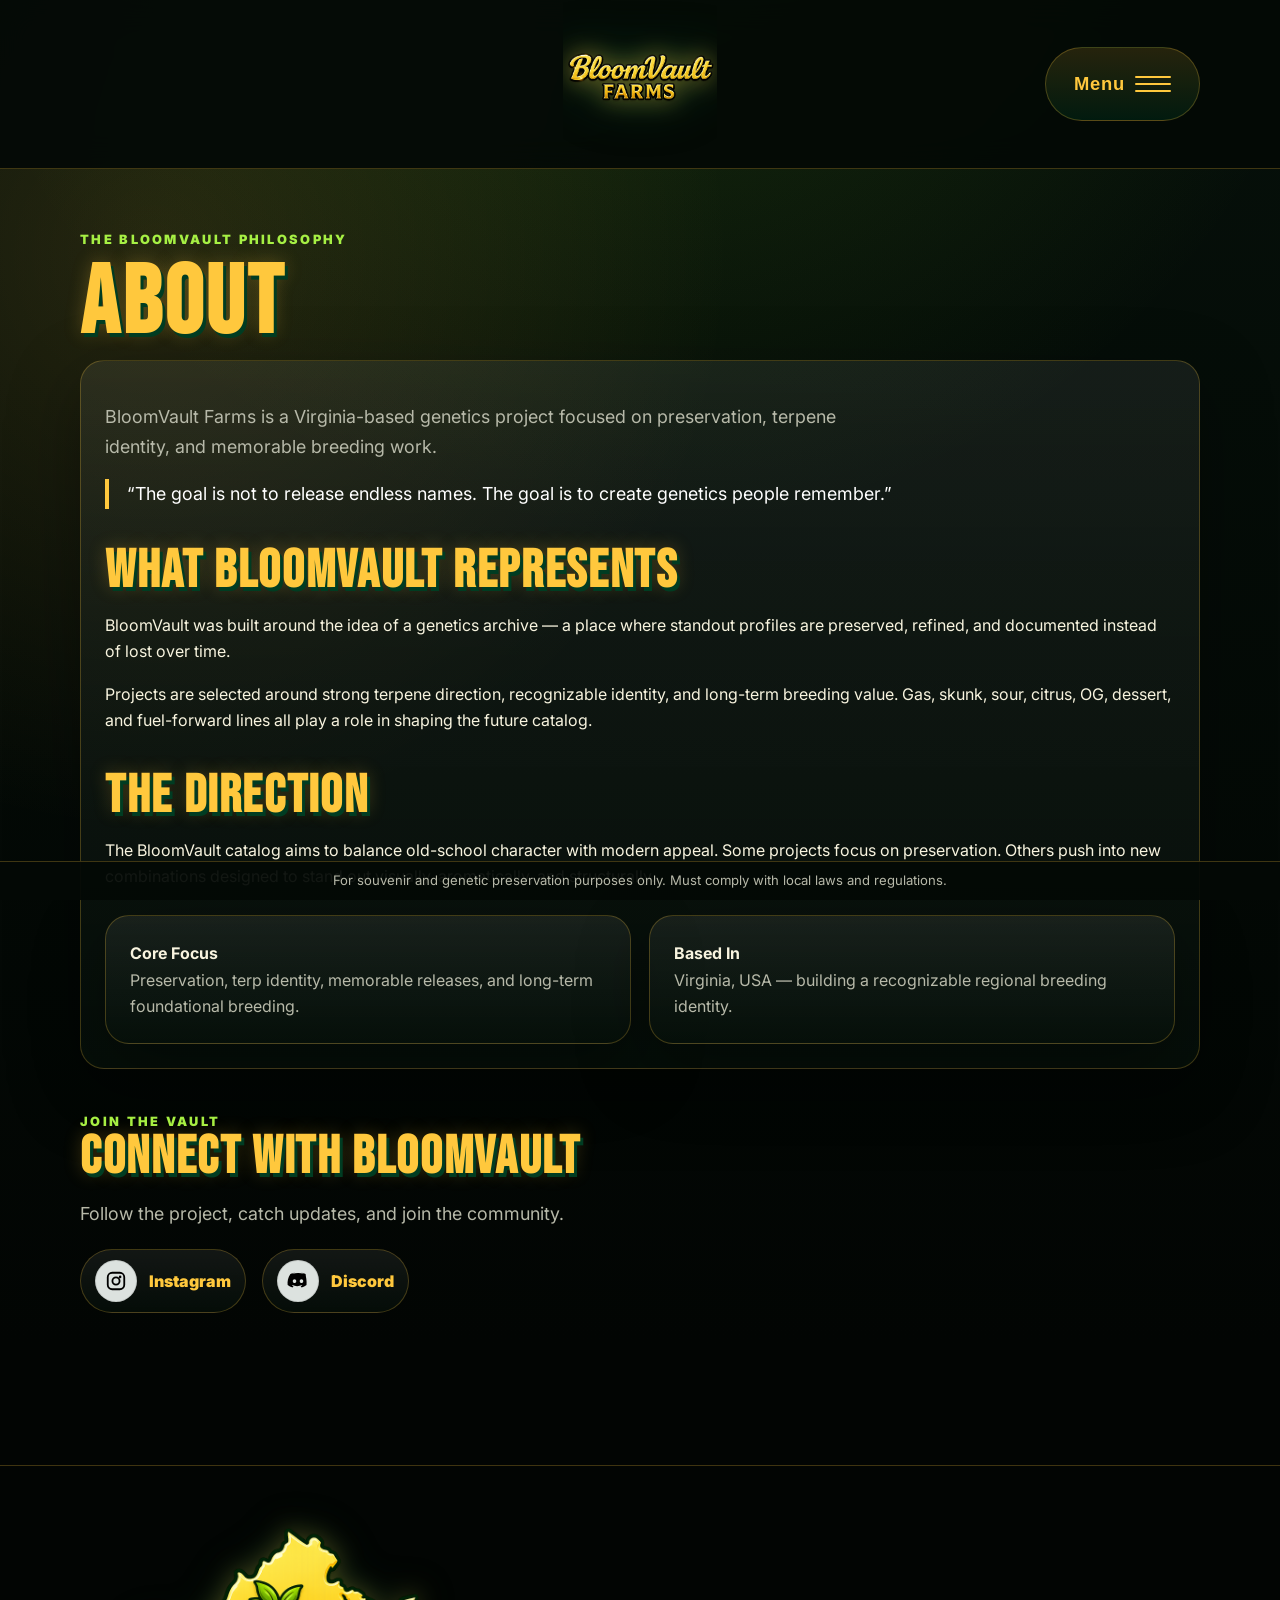
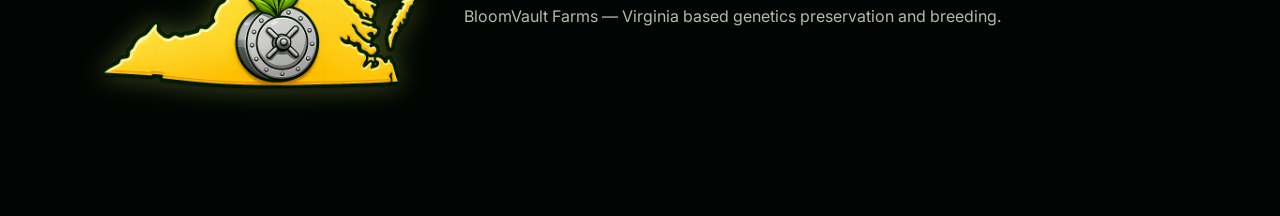
==== commit 36cf8d9c: "Standardize about footer text" ====
--- a/about.html
+++ b/about.html
@@ -35,7 +35,7 @@
 </div>
 </section>
 </main>
-<footer class="site-footer"><div class="container footer-inner"><img class="footer-logo va-footer-logo" src="assets/img/va-bvf.png" alt="BloomVault Farms Virginia logo"><p>BloomVault Farms — rare genetics archive and breeding project.</p></div></footer><div class="legal">For souvenir and genetic preservation purposes only. Must comply with local laws and regulations.</div>
+<footer class="site-footer"><div class="container footer-inner"><img class="footer-logo va-footer-logo" src="assets/img/va-bvf.png" alt="BloomVault Farms Virginia logo"><p>BloomVault Farms — Virginia based genetics preservation and breeding.</p></div></footer><div class="legal">For souvenir and genetic preservation purposes only. Must comply with local laws and regulations.</div>
 <script src="assets/js/site.js"></script>
 </body>
 </html>
--- a/assets/css/site.css
+++ b/assets/css/site.css
@@ -1,2 +1,2 @@
 @import url('https://fonts.googleapis.com/css2?family=Bebas+Neue&family=Inter:wght@400;600;700;800;900&display=swap');
-:root{--deep:#003c22;--leaf:#7ed321;--leaf2:#a6f044;--gold:#ffc83d;--gold2:#b77710;--silver:#dce2df;--text:#f8f4df;--muted:#b7b9a9;--line:rgba(255,200,61,.24);--panel:rgba(220,226,223,.08)}*{box-sizing:border-box}html{scroll-behavior:smooth;overflow-x:hidden}body{margin:0;max-width:100%;overflow-x:hidden;color:var(--text);font-family:Inter,system-ui,sans-serif;line-height:1.65;background:radial-gradient(circle at 50% -10%,rgba(126,211,33,.16),transparent 34%),radial-gradient(circle at 12% 14%,rgba(255,200,61,.13),transparent 30%),linear-gradient(180deg,#06100a,#020503 74%)}body.nav-open{overflow:hidden}a{color:inherit}img{max-width:100%;height:auto}.container{width:min(1120px,92vw);margin:auto;max-width:100%}.site-header{position:sticky;top:0;z-index:50;background:rgba(4,9,6,.92);backdrop-filter:blur(16px);border-bottom:1px solid var(--line)}.header-row{position:relative;display:grid;grid-template-columns:1fr auto 1fr;align-items:center;min-height:96px}.logo-wrap{grid-column:2;display:flex;align-items:center;justify-content:center;padding:10px 0}.brand-logo{width:clamp(150px,18vw,245px);display:block;filter:drop-shadow(0 0 12px rgba(255,200,61,.42)) drop-shadow(0 0 22px rgba(0,60,34,.78))}.menu-toggle{grid-column:3;justify-self:end;display:inline-flex;align-items:center;gap:10px;border:1px solid var(--line);border-radius:999px;padding:11px 14px;background:linear-gradient(180deg,rgba(255,200,61,.14),rgba(0,60,34,.34));color:var(--gold);font-weight:900;letter-spacing:.04em;cursor:pointer}.menu-icon{display:grid;gap:5px}.menu-icon span{display:block;width:24px;height:2px;border-radius:999px;background:var(--gold);transition:transform .22s ease,opacity .22s ease}.menu-toggle[aria-expanded="true"] .menu-icon span:nth-child(1){transform:translateY(7px) rotate(45deg)}.menu-toggle[aria-expanded="true"] .menu-icon span:nth-child(2){opacity:0}.menu-toggle[aria-expanded="true"] .menu-icon span:nth-child(3){transform:translateY(-7px) rotate(-45deg)}.main-nav{position:absolute;right:0;top:calc(100% + 10px);width:min(420px,92vw);max-width:calc(100vw - 24px);transform:translateY(-10px);opacity:0;visibility:hidden;pointer-events:none;display:grid;gap:10px;padding:16px;border:1px solid var(--line);border-radius:24px;background:linear-gradient(180deg,rgba(11,25,16,.98),rgba(3,6,4,.98));box-shadow:0 28px 80px rgba(0,0,0,.55);transition:opacity .22s ease,transform .22s ease,visibility .22s ease}.main-nav.open{opacity:1;visibility:visible;pointer-events:auto;transform:translateY(0)}.main-nav a{color:var(--silver);text-decoration:none;padding:14px 16px;border-radius:16px;border:1px solid rgba(255,200,61,.13);font-weight:900;background:rgba(220,226,223,.04)}.main-nav a:hover,.main-nav a.active{border-color:var(--line);background:linear-gradient(180deg,rgba(255,200,61,.18),rgba(0,60,34,.34));color:#fff}.nav-backdrop{position:fixed;inset:0;background:rgba(0,0,0,.34);z-index:40;opacity:0;visibility:hidden;pointer-events:none;transition:opacity .22s ease,visibility .22s ease}.nav-backdrop.show{opacity:1;visibility:visible;pointer-events:auto}.page{padding:60px 0}.hero{padding:70px 0 48px}.hero-grid{display:grid;grid-template-columns:1.08fr .92fr;gap:34px;align-items:center}.eyebrow{color:var(--leaf2);font-size:.8rem;font-weight:900;letter-spacing:.18em;text-transform:uppercase}.title,.page-title,.section-title{font-family:'Bebas Neue',Impact,sans-serif;line-height:.9;color:var(--gold);letter-spacing:.03em;text-shadow:3px 4px 0 var(--deep),0 0 18px rgba(255,200,61,.25);overflow-wrap:break-word}.title{font-size:clamp(3.8rem,8vw,7rem);margin:.15em 0}.page-title{font-size:clamp(3.7rem,8vw,6rem);margin:.12em 0}.section-title{font-size:clamp(2.6rem,5vw,3.4rem);margin:0 0 16px}.lead,.muted{color:var(--muted)}.lead{font-size:1.12rem;max-width:760px}.actions{display:flex;gap:12px;flex-wrap:wrap;margin-top:24px}.btn{display:inline-flex;justify-content:center;align-items:center;text-decoration:none;border-radius:999px;border:1px solid var(--line);padding:12px 18px;color:#fff;background:linear-gradient(180deg,rgba(220,226,223,.12),rgba(0,60,34,.3));font-weight:900;cursor:pointer}.btn.primary{background:linear-gradient(180deg,var(--gold),var(--gold2));color:#06100a;border:none}.panel,.card,.seed-card,.vault{border:1px solid var(--line);border-radius:24px;background:linear-gradient(180deg,var(--panel),rgba(6,16,10,.82));box-shadow:0 24px 70px rgba(0,0,0,.35);max-width:100%}.panel,.card{padding:24px}.vault{padding:6px}.vault-inner{min-height:375px;border-radius:20px;border:1px solid rgba(220,226,223,.22);display:grid;place-items:center;text-align:center;background:radial-gradient(circle at 50% 30%,rgba(220,226,223,.34),transparent 24%),linear-gradient(135deg,#25322e,#07100b);position:relative;overflow:hidden}.vault-inner:before{content:'';position:absolute;inset:10px;border:2px solid rgba(255,200,61,.22);border-radius:18px}.vault-inner strong{position:relative;font-family:'Bebas Neue';font-size:clamp(2.5rem,5vw,4rem);line-height:.9;color:var(--silver);text-shadow:2px 3px 0 var(--deep)}.vault-logo-panel{background:radial-gradient(circle at 50% 47%,rgba(255,220,120,.22),transparent 38%),linear-gradient(135deg,#020503,#07100b 70%);padding:0}.vault-logo-panel:before{opacity:.52}.vault-logo-panel:after{content:'';position:absolute;left:50%;top:50%;translate:-50% -50%;z-index:0;width:118%;aspect-ratio:1;border-radius:999px;background:repeating-conic-gradient(from -8deg,rgba(255,218,102,.34) 0deg,rgba(255,205,70,.20) 7deg,transparent 13deg,transparent 24deg),radial-gradient(circle,rgba(255,228,135,.52) 0%,rgba(255,200,61,.32) 24%,rgba(255,172,34,.14) 50%,transparent 72%);filter:blur(16px);opacity:.76;animation:rayPulse 6.5s ease-in-out infinite}.vault-mark{position:relative;z-index:1;width:min(620px,112%);max-width:none;margin:auto;display:block;justify-self:center;align-self:center;filter:drop-shadow(0 0 13px rgba(255,225,130,.32)) drop-shadow(0 0 24px rgba(255,200,61,.28)) drop-shadow(0 0 42px rgba(255,165,20,.14));animation:vaultFloat 5.5s ease-in-out infinite}@keyframes vaultFloat{0%,100%{transform:translateY(0) scale(1)}50%{transform:translateY(-10px) scale(1.015)}}@keyframes rayPulse{0%,100%{opacity:.66;transform:scale(.98) rotate(0deg)}50%{opacity:.82;transform:scale(1.04) rotate(3deg)}}.section{padding:48px 0}.section-head{display:flex;justify-content:space-between;align-items:end;gap:18px;margin-bottom:20px}.grid{display:grid;gap:18px;min-width:0}.grid.two{grid-template-columns:repeat(2,minmax(0,1fr))}.grid.three{grid-template-columns:repeat(3,minmax(0,1fr))}.seed-grid{display:grid;grid-template-columns:repeat(3,minmax(0,1fr));gap:18px;min-width:0}.seed-card{overflow:hidden}.seed-art{aspect-ratio:4/3;display:grid;place-items:center;position:relative;border-bottom:1px solid var(--line);background:radial-gradient(circle at 44% 26%,rgba(126,211,33,.24),transparent 25%),linear-gradient(135deg,#213128,#07100b);font-family:'Bebas Neue';font-size:2.8rem;color:rgba(220,226,223,.25)}.seed-art:after{content:'LOCKED';position:absolute;border:1px solid var(--line);border-radius:999px;padding:8px 12px;color:var(--gold);background:rgba(4,9,6,.74);font-family:Inter;font-size:.8rem;font-weight:900;letter-spacing:.14em}.seed-body{padding:18px}.seed-body h2,.seed-body h3,.card h3{font-family:'Bebas Neue';font-size:2rem;line-height:1;margin:0 0 8px;color:#fff}.badges{display:flex;gap:8px;flex-wrap:wrap;margin:14px 0}.badge{border:1px solid var(--line);border-radius:999px;color:var(--gold);background:rgba(255,200,61,.08);padding:4px 9px;font-size:.78rem;font-weight:900}.filter-row{display:flex;gap:10px;flex-wrap:wrap;margin:22px 0}.filter-row button{border:1px solid var(--line);border-radius:999px;color:var(--silver);background:rgba(220,226,223,.06);padding:10px 14px;font-weight:900;cursor:pointer}.filter-row button.active{color:#06100a;background:linear-gradient(180deg,var(--gold),var(--gold2))}.form{display:grid;gap:12px}.input,input,textarea{width:100%;max-width:100%;border:1px solid var(--line);border-radius:16px;padding:13px 14px;background:#07100b;color:#fff;font:inherit}textarea{min-height:120px;resize:vertical}.empty{padding:20px;border:1px dashed var(--line);border-radius:18px;text-align:center;color:var(--muted)}.quote{border-left:4px solid var(--gold);padding-left:18px;font-size:1.12rem;color:#fff}.social-section{padding:42px 0}.social-links{display:flex;flex-wrap:wrap;gap:16px;margin-top:20px}.social-links a{display:inline-flex;align-items:center;gap:12px;text-decoration:none;color:var(--gold);font-weight:900;border:1px solid var(--line);border-radius:999px;padding:10px 14px;background:linear-gradient(180deg,rgba(220,226,223,.08),rgba(6,16,10,.72))}.social-icon-wrap{width:42px;height:42px;border-radius:999px;display:grid;place-items:center;background:#dce2df;border:1px solid rgba(0,0,0,.1);flex:0 0 auto}.social-icon-wrap img{width:22px;height:22px;object-fit:contain}.site-footer{border-top:1px solid var(--line);padding:30px 0 80px;color:var(--muted);margin-top:50px}.footer-inner{display:flex;align-items:center;gap:24px;flex-wrap:wrap}.footer-logo{width:min(240px,70vw);filter:drop-shadow(0 0 9px rgba(255,200,61,.28))}.va-footer-logo{width:min(360px,86vw);filter:drop-shadow(0 0 12px rgba(255,200,61,.25)) drop-shadow(0 0 18px rgba(0,60,34,.45))}.legal{position:fixed;bottom:0;left:0;right:0;background:rgba(4,9,6,.94);border-top:1px solid var(--line);padding:8px 12px;text-align:center;color:var(--muted);font-size:.82rem;z-index:60}@media(max-width:860px){.hero-grid,.grid.two,.grid.three,.seed-grid{grid-template-columns:1fr!important}.section-head{align-items:flex-start;flex-direction:column}.brand-logo{width:165px}.vault-inner{min-height:335px}.vault-mark{width:min(520px,110%);max-width:none}.header-row{min-height:86px}.page{padding-top:44px}}@media(max-width:560px){.container{width:min(100% - 28px,1120px)}.header-row{grid-template-columns:52px 1fr 52px}.logo-wrap{grid-column:2}.brand-logo{width:142px}.menu-toggle{grid-column:3;width:46px;height:46px;padding:0;justify-content:center}.menu-label{display:none}.menu-icon span{width:22px}.main-nav{right:0;left:auto;width:min(320px,calc(100vw - 28px));max-width:calc(100vw - 28px)}.title{font-size:3.45rem}.page-title{font-size:3.25rem}.section-title{font-size:2.55rem}.panel,.card{padding:18px}.vault{padding:6px}.vault-inner{min-height:305px}.vault-mark{width:min(420px,112%);max-width:none}.vault-logo-panel:after{width:122%;filter:blur(14px);opacity:.72}.social-links a{width:100%;justify-content:flex-start}.footer-inner{display:block;text-align:center}.footer-logo,.va-footer-logo{margin:0 auto 14px}.va-footer-logo{width:min(330px,88vw)}}@media(prefers-reduced-motion:reduce){.vault-mark,.vault-logo-panel:after{animation:none}}+:root{--deep:#003c22;--leaf:#7ed321;--leaf2:#a6f044;--gold:#ffc83d;--gold2:#b77710;--silver:#dce2df;--text:#f8f4df;--muted:#b7b9a9;--line:rgba(255,200,61,.24);--panel:rgba(220,226,223,.08)}*{box-sizing:border-box}html{scroll-behavior:smooth;overflow-x:hidden}body{margin:0;max-width:100%;overflow-x:hidden;color:var(--text);font-family:Inter,system-ui,sans-serif;line-height:1.65;background:radial-gradient(circle at 50% -10%,rgba(126,211,33,.16),transparent 34%),radial-gradient(circle at 12% 14%,rgba(255,200,61,.13),transparent 30%),linear-gradient(180deg,#06100a,#020503 74%)}body.nav-open{overflow:hidden}a{color:inherit}img{max-width:100%;height:auto}.container{width:min(1120px,92vw);margin:auto;max-width:100%}.site-header{position:sticky;top:0;z-index:50;background:rgba(4,9,6,.92);backdrop-filter:blur(16px);border-bottom:1px solid var(--line)}.header-row{position:relative;display:grid;grid-template-columns:1fr auto 1fr;align-items:center;min-height:78px;height:78px}.logo-wrap{grid-column:2;display:flex;align-items:center;justify-content:center;padding:0}.brand-logo{width:clamp(150px,18vw,245px);display:block;filter:drop-shadow(0 0 12px rgba(255,200,61,.42)) drop-shadow(0 0 22px rgba(0,60,34,.78))}.menu-toggle{grid-column:3;justify-self:end;display:inline-flex;align-items:center;gap:10px;border:1px solid var(--line);border-radius:999px;padding:11px 14px;background:linear-gradient(180deg,rgba(255,200,61,.14),rgba(0,60,34,.34));color:var(--gold);font-weight:900;letter-spacing:.04em;cursor:pointer}.menu-icon{display:grid;gap:5px}.menu-icon span{display:block;width:24px;height:2px;border-radius:999px;background:var(--gold);transition:transform .22s ease,opacity .22s ease}.menu-toggle[aria-expanded="true"] .menu-icon span:nth-child(1){transform:translateY(7px) rotate(45deg)}.menu-toggle[aria-expanded="true"] .menu-icon span:nth-child(2){opacity:0}.menu-toggle[aria-expanded="true"] .menu-icon span:nth-child(3){transform:translateY(-7px) rotate(-45deg)}.main-nav{position:absolute;right:0;top:calc(100% + 10px);width:min(420px,92vw);max-width:calc(100vw - 24px);transform:translateY(-10px);opacity:0;visibility:hidden;pointer-events:none;display:grid;gap:10px;padding:16px;border:1px solid var(--line);border-radius:24px;background:linear-gradient(180deg,rgba(11,25,16,.98),rgba(3,6,4,.98));box-shadow:0 28px 80px rgba(0,0,0,.55);transition:opacity .22s ease,transform .22s ease,visibility .22s ease}.main-nav.open{opacity:1;visibility:visible;pointer-events:auto;transform:translateY(0)}.main-nav a{color:var(--silver);text-decoration:none;padding:14px 16px;border-radius:16px;border:1px solid rgba(255,200,61,.13);font-weight:900;background:rgba(220,226,223,.04)}.main-nav a:hover,.main-nav a.active{border-color:var(--line);background:linear-gradient(180deg,rgba(255,200,61,.18),rgba(0,60,34,.34));color:#fff}.nav-backdrop{position:fixed;inset:0;background:rgba(0,0,0,.34);z-index:40;opacity:0;visibility:hidden;pointer-events:none;transition:opacity .22s ease,visibility .22s ease}.nav-backdrop.show{opacity:1;visibility:visible;pointer-events:auto}.page{padding:60px 0}.hero{padding:70px 0 48px}.hero-grid{display:grid;grid-template-columns:1.08fr .92fr;gap:34px;align-items:center}.eyebrow{color:var(--leaf2);font-size:.8rem;font-weight:900;letter-spacing:.18em;text-transform:uppercase}.title,.page-title,.section-title{font-family:'Bebas Neue',Impact,sans-serif;line-height:.9;color:var(--gold);letter-spacing:.03em;text-shadow:3px 4px 0 var(--deep),0 0 18px rgba(255,200,61,.25);overflow-wrap:break-word}.title{font-size:clamp(3.8rem,8vw,7rem);margin:.15em 0}.page-title{font-size:clamp(3.7rem,8vw,6rem);margin:.12em 0}.section-title{font-size:clamp(2.6rem,5vw,3.4rem);margin:0 0 16px}.lead,.muted{color:var(--muted)}.lead{font-size:1.12rem;max-width:760px}.actions{display:flex;gap:12px;flex-wrap:wrap;margin-top:24px}.btn{display:inline-flex;justify-content:center;align-items:center;text-decoration:none;border-radius:999px;border:1px solid var(--line);padding:12px 18px;color:#fff;background:linear-gradient(180deg,rgba(220,226,223,.12),rgba(0,60,34,.3));font-weight:900;cursor:pointer}.btn.primary{background:linear-gradient(180deg,var(--gold),var(--gold2));color:#06100a;border:none}.panel,.card,.seed-card,.vault,.focus-panel,.tester-panel{border:1px solid var(--line);border-radius:24px;background:linear-gradient(180deg,var(--panel),rgba(6,16,10,.82));box-shadow:0 24px 70px rgba(0,0,0,.35);max-width:100%}.panel,.card{padding:24px}.vault{padding:6px}.vault-inner{min-height:375px;border-radius:20px;border:1px solid rgba(220,226,223,.22);display:grid;place-items:center;text-align:center;background:radial-gradient(circle at 50% 30%,rgba(220,226,223,.34),transparent 24%),linear-gradient(135deg,#25322e,#07100b);position:relative;overflow:hidden}.vault-inner:before{content:'';position:absolute;inset:10px;border:2px solid rgba(255,200,61,.22);border-radius:18px}.vault-inner strong{position:relative;font-family:'Bebas Neue';font-size:clamp(2.5rem,5vw,4rem);line-height:.9;color:var(--silver);text-shadow:2px 3px 0 var(--deep)}.vault-logo-panel{background:radial-gradient(circle at 50% 47%,rgba(255,220,120,.22),transparent 38%),linear-gradient(135deg,#020503,#07100b 70%);padding:0}.vault-logo-panel:before{opacity:.52}.vault-logo-panel:after{content:'';position:absolute;left:50%;top:50%;translate:-50% -50%;z-index:0;width:118%;aspect-ratio:1;border-radius:999px;background:repeating-conic-gradient(from -8deg,rgba(255,218,102,.34) 0deg,rgba(255,205,70,.20) 7deg,transparent 13deg,transparent 24deg),radial-gradient(circle,rgba(255,228,135,.52) 0%,rgba(255,200,61,.32) 24%,rgba(255,172,34,.14) 50%,transparent 72%);filter:blur(16px);opacity:.76;animation:rayPulse 6.5s ease-in-out infinite}.vault-mark{position:relative;z-index:1;width:min(620px,112%);max-width:none;margin:auto;display:block;justify-self:center;align-self:center;filter:drop-shadow(0 0 13px rgba(255,225,130,.32)) drop-shadow(0 0 24px rgba(255,200,61,.28)) drop-shadow(0 0 42px rgba(255,165,20,.14));animation:vaultFloat 5.5s ease-in-out infinite}@keyframes vaultFloat{0%,100%{transform:translateY(0) scale(1)}50%{transform:translateY(-10px) scale(1.015)}}@keyframes rayPulse{0%,100%{opacity:.66;transform:scale(.98) rotate(0deg)}50%{opacity:.82;transform:scale(1.04) rotate(3deg)}}.ticker{border-block:1px solid var(--line);background:linear-gradient(90deg,rgba(255,200,61,.11),rgba(0,60,34,.22),rgba(255,200,61,.11));overflow:hidden;white-space:nowrap}.ticker-track{display:inline-flex;gap:34px;padding:12px 0;animation:tickerMove 28s linear infinite}.ticker-track span{font-weight:900;color:var(--gold);letter-spacing:.14em;font-size:.82rem}.ticker-track span:after{content:'•';margin-left:34px;color:var(--leaf2)}@keyframes tickerMove{from{transform:translateX(0)}to{transform:translateX(-50%)}}.focus-panel{padding:28px;display:grid;grid-template-columns:1.1fr .9fr auto;align-items:center;gap:24px;background:radial-gradient(circle at 15% 20%,rgba(255,200,61,.14),transparent 28%),linear-gradient(180deg,rgba(220,226,223,.08),rgba(6,16,10,.82))}.focus-list{display:grid;gap:12px}.focus-list div{border:1px solid rgba(255,200,61,.18);border-radius:18px;padding:14px;background:rgba(220,226,223,.045)}.focus-list strong{display:block;color:#fff}.focus-list span{color:var(--muted);font-size:.94rem}.tester-panel{padding:30px;display:grid;gap:22px;background:radial-gradient(circle at 85% 18%,rgba(126,211,33,.13),transparent 30%),linear-gradient(180deg,rgba(220,226,223,.08),rgba(6,16,10,.82))}.tester-steps{display:grid;grid-template-columns:repeat(4,minmax(0,1fr));gap:12px}.tester-steps span{border:1px solid var(--line);border-radius:999px;padding:10px 12px;text-align:center;color:var(--gold);font-weight:900;background:rgba(255,200,61,.07)}.section{padding:48px 0}.section-head{display:flex;justify-content:space-between;align-items:end;gap:18px;margin-bottom:20px}.grid{display:grid;gap:18px;min-width:0}.grid.two{grid-template-columns:repeat(2,minmax(0,1fr))}.grid.three{grid-template-columns:repeat(3,minmax(0,1fr))}.seed-grid{display:grid;grid-template-columns:repeat(3,minmax(0,1fr));gap:18px;min-width:0}.seed-card{overflow:hidden}.seed-art{aspect-ratio:4/3;display:grid;place-items:center;position:relative;border-bottom:1px solid var(--line);background:radial-gradient(circle at 44% 26%,rgba(126,211,33,.24),transparent 25%),linear-gradient(135deg,#213128,#07100b);font-family:'Bebas Neue';font-size:2.8rem;color:rgba(220,226,223,.25)}.seed-art:after{content:'LOCKED';position:absolute;border:1px solid var(--line);border-radius:999px;padding:8px 12px;color:var(--gold);background:rgba(4,9,6,.74);font-family:Inter;font-size:.8rem;font-weight:900;letter-spacing:.14em}.seed-body{padding:18px}.seed-body h2,.seed-body h3,.card h3{font-family:'Bebas Neue';font-size:2rem;line-height:1;margin:0 0 8px;color:#fff}.badges{display:flex;gap:8px;flex-wrap:wrap;margin:14px 0}.badge{border:1px solid var(--line);border-radius:999px;color:var(--gold);background:rgba(255,200,61,.08);padding:4px 9px;font-size:.78rem;font-weight:900}.filter-row{display:flex;gap:10px;flex-wrap:wrap;margin:22px 0}.filter-row button{border:1px solid var(--line);border-radius:999px;color:var(--silver);background:rgba(220,226,223,.06);padding:10px 14px;font-weight:900;cursor:pointer}.filter-row button.active{color:#06100a;background:linear-gradient(180deg,var(--gold),var(--gold2))}.form{display:grid;gap:12px}.input,input,textarea{width:100%;max-width:100%;border:1px solid var(--line);border-radius:16px;padding:13px 14px;background:#07100b;color:#fff;font:inherit}textarea{min-height:120px;resize:vertical}.empty{padding:20px;border:1px dashed var(--line);border-radius:18px;text-align:center;color:var(--muted)}.quote{border-left:4px solid var(--gold);padding-left:18px;font-size:1.12rem;color:#fff}.social-section{padding:42px 0}.social-links{display:flex;flex-wrap:wrap;gap:16px;margin-top:20px}.social-links a{display:inline-flex;align-items:center;gap:12px;text-decoration:none;color:var(--gold);font-weight:900;border:1px solid var(--line);border-radius:999px;padding:10px 14px;background:linear-gradient(180deg,rgba(220,226,223,.08),rgba(6,16,10,.72))}.social-icon-wrap{width:42px;height:42px;border-radius:999px;display:grid;place-items:center;background:#dce2df;border:1px solid rgba(0,0,0,.1);flex:0 0 auto}.social-icon-wrap img{width:22px;height:22px;object-fit:contain}.site-footer{border-top:1px solid var(--line);padding:30px 0 80px;color:var(--muted);margin-top:50px}.footer-inner{display:flex;align-items:center;gap:24px;flex-wrap:wrap}.footer-logo{width:min(240px,70vw);filter:drop-shadow(0 0 9px rgba(255,200,61,.28))}.va-footer-logo{width:min(360px,86vw);filter:drop-shadow(0 0 12px rgba(255,200,61,.25)) drop-shadow(0 0 18px rgba(0,60,34,.45))}.legal{position:fixed;bottom:0;left:0;right:0;background:rgba(4,9,6,.94);border-top:1px solid var(--line);padding:8px 12px;text-align:center;color:var(--muted);font-size:.82rem;z-index:60}@media(max-width:980px){.focus-panel{grid-template-columns:1fr}.tester-steps{grid-template-columns:repeat(2,minmax(0,1fr))}}@media(max-width:860px){.hero-grid,.grid.two,.grid.three,.seed-grid{grid-template-columns:1fr!important}.section-head{align-items:flex-start;flex-direction:column}.brand-logo{width:165px}.vault-inner{min-height:335px}.vault-mark{width:min(520px,110%);max-width:none}.header-row{min-height:72px;height:72px}.page{padding-top:44px}}@media(max-width:560px){.container{width:min(100% - 28px,1120px)}.header-row{grid-template-columns:52px 1fr 52px;min-height:68px;height:68px}.logo-wrap{grid-column:2}.brand-logo{width:142px}.menu-toggle{grid-column:3;width:46px;height:46px;padding:0;justify-content:center}.menu-label{display:none}.menu-icon span{width:22px}.main-nav{right:0;left:auto;width:min(320px,calc(100vw - 28px));max-width:calc(100vw - 28px)}.title{font-size:3.45rem}.page-title{font-size:3.25rem}.section-title{font-size:2.55rem}.panel,.card{padding:18px}.vault{padding:6px}.vault-inner{min-height:305px}.vault-mark{width:min(420px,112%);max-width:none}.vault-logo-panel:after{width:122%;filter:blur(14px);opacity:.72}.ticker-track{animation-duration:22s}.focus-panel,.tester-panel{padding:20px}.tester-steps{grid-template-columns:1fr}.social-links a{width:100%;justify-content:flex-start}.footer-inner{display:block;text-align:center}.footer-logo,.va-footer-logo{margin:0 auto 14px}.va-footer-logo{width:min(330px,88vw)}}@media(prefers-reduced-motion:reduce){.vault-mark,.vault-logo-panel:after,.ticker-track{animation:none}}
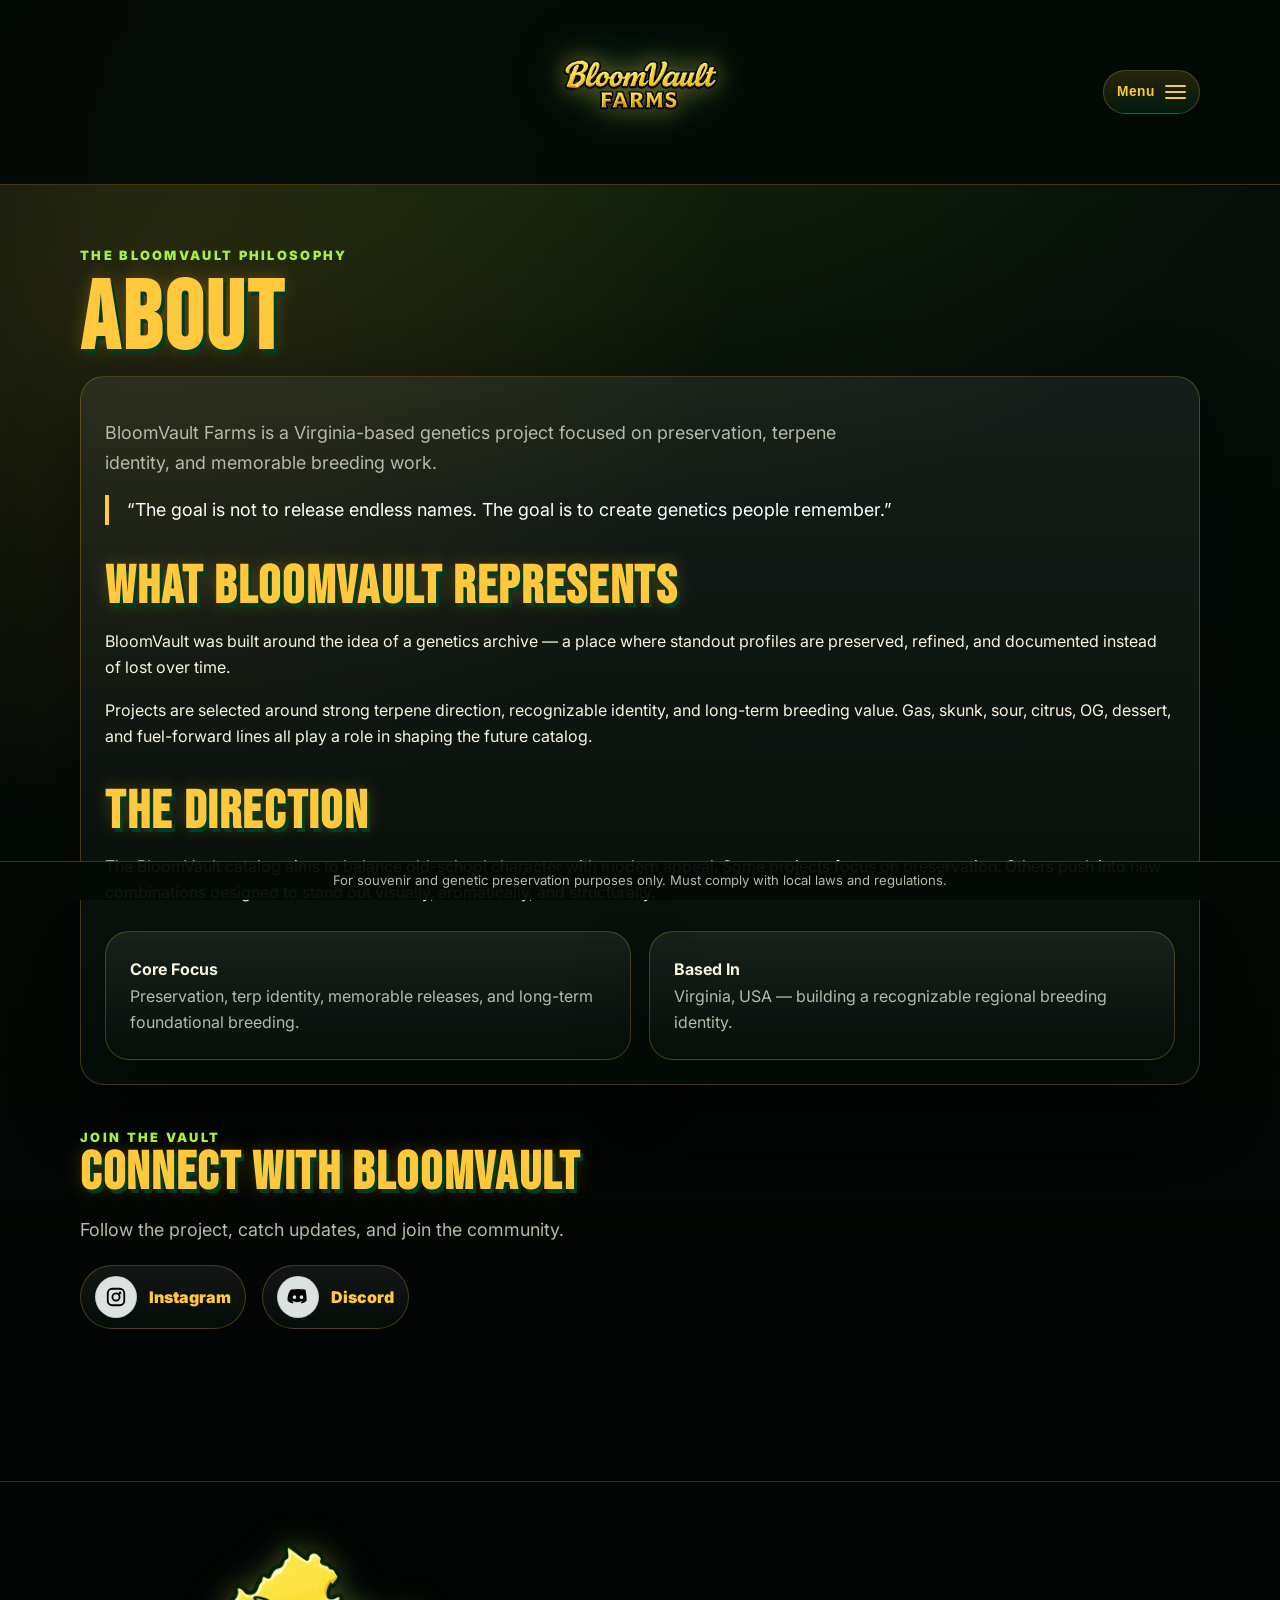
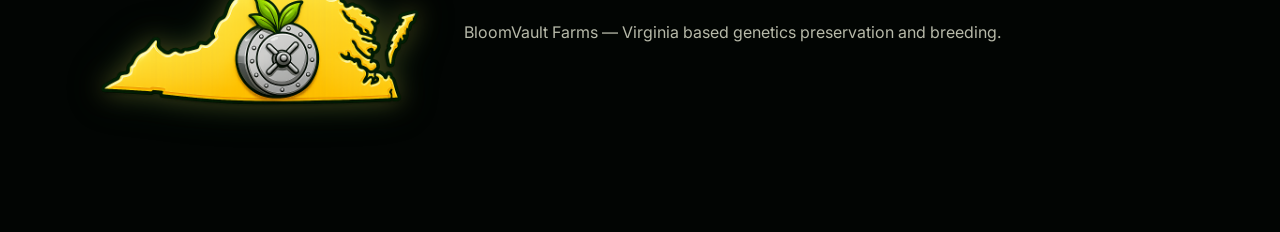
==== commit e2d050be: "Standardize About page header" ====
--- a/about.html
+++ b/about.html
@@ -5,6 +5,7 @@
 <meta name="viewport" content="width=device-width, initial-scale=1.0" />
 <title>About · BloomVault Farms</title>
 <link rel="stylesheet" href="assets/css/site.css">
+<link rel="stylesheet" href="assets/css/header-fix.css">
 </head>
 <body>
 <div class="nav-backdrop" data-nav-backdrop></div>
--- a/assets/css/header-fix.css
+++ b/assets/css/header-fix.css
@@ -0,0 +1,2 @@
+/* Stable header/menu overrides */
+.site-header{z-index:1000!important;overflow:visible!important}.site-header .container{position:relative!important}.header-row{display:grid!important;grid-template-columns:150px minmax(0,1fr) 150px!important;align-items:center!important;min-height:184px!important;height:184px!important;overflow:visible!important}.logo-wrap{grid-column:2!important;height:100%!important;min-width:0!important;display:flex!important;align-items:center!important;justify-content:center!important;overflow:hidden!important;pointer-events:none!important}.logo-wrap a{pointer-events:auto!important}.brand-logo{height:164px!important;width:auto!important;max-width:100%!important;object-fit:contain!important;display:block!important}.menu-toggle{grid-column:3!important;justify-self:end!important;align-self:center!important;width:auto!important;height:auto!important;min-height:44px!important;padding:9px 13px!important;font-size:.86rem!important;line-height:1!important;position:relative!important;z-index:1202!important;pointer-events:auto!important}.menu-icon{gap:4px!important}.menu-icon span{width:21px!important;height:2px!important}.main-nav{right:0!important;left:auto!important;top:calc(100% + 10px)!important;z-index:1203!important;pointer-events:none!important}.main-nav.open{pointer-events:auto!important}.nav-backdrop{z-index:900!important}@media(max-width:860px){.header-row{grid-template-columns:96px minmax(0,1fr) 96px!important;min-height:112px!important;height:112px!important}.brand-logo{height:108px!important;width:auto!important;max-width:100%!important}.menu-toggle{min-height:46px!important;padding:10px 13px!important;font-size:.86rem!important}.menu-icon span{width:22px!important}}@media(max-width:560px){.header-row{grid-template-columns:58px minmax(0,1fr) 58px!important;min-height:94px!important;height:94px!important}.brand-logo{height:90px!important;width:auto!important;max-width:100%!important}.menu-toggle{width:48px!important;height:48px!important;min-height:48px!important;padding:0!important;justify-content:center!important}.menu-icon span{width:23px!important}}
